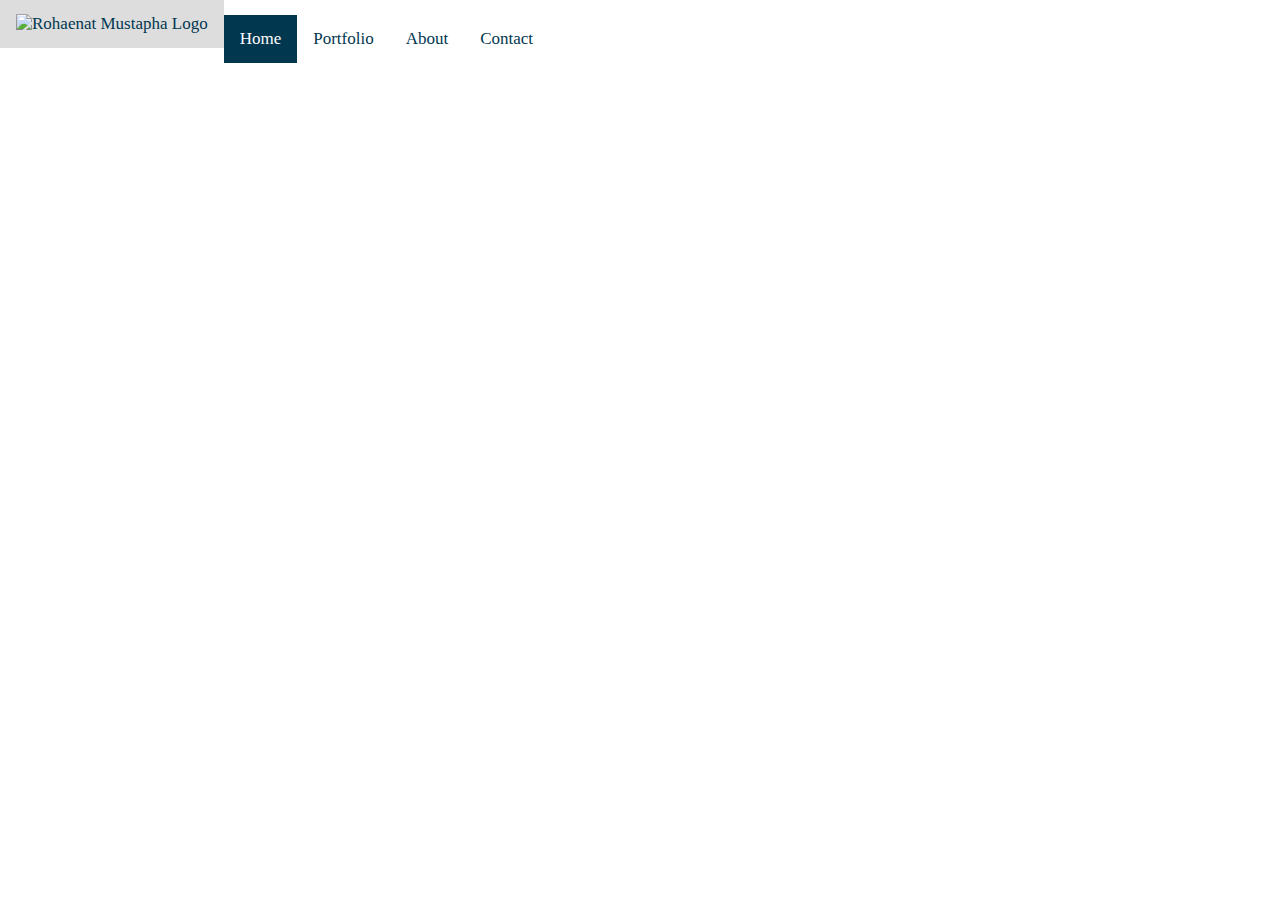
==== index.html @ 7d969726 "changes" ====
<!DOCTYPE html>
<html lang="en">
    <head>
        <meta charset="utf-8">
        <meta content="width=device-width, initial-scale=1" name="viewport">
        <meta property="og:type" content="website">
        <link rel="icon" type="image/x-icon" href="images/logo-light.png">
        <meta content="summary_large_image" name="twitter:card">
        <title>Welcome | Rohaenat Designs</title>
        <link rel="stylesheet" href="./styles/styles.css">
        <link href="https://fonts.googleapis.com" rel="preconnect">
        <link rel="stylesheet" href="https://cdnjs.cloudflare.com/ajax/libs/font-awesome/4.7.0/css/font-awesome.min.css">
        <link href="https://fonts.gstatic.com" rel="preconnect" crossorigin="anonymous">
        <link rel="stylesheet" href="https://fonts.googleapis.com/css?family=Montserrat:100,100italic,200,200italic,300,300italic,400,400italic,500,500italic,600,600italic,700,700italic,800,800italic,900,900italic%7CEB+Garamond:regular%7CSource+Sans+Pro:200,300,regular,600,700,900" media="all">
        <script src="./scripts/scripts.js"></script>
    </head>

    <body>
        <header class="topnav" id="myTopnav">
            <div class="logo">
                <a><img src="images/logo-light.png" alt="Rohaenat Mustapha Logo" style="width: 50px; height: auto;"></a>
            </div>
            <div class="navlinks">
                <a href="index.html" class="active">Home</a>
                <a href="portfolio.html">Portfolio</a>
                <a href="about.html">About</a>
                <a href="contact.html">Contact</a>
                <a href="javascript:void(0);" class="icon" onclick="myFunction()">
                <i class="fa fa-bars"></i>
                </a>
            </div>
        </header>

    </body>
</html>
---- styles/styles.css ----
body{
    margin: 0;
}

.topnav {
    background-color: #fff;
    overflow: hidden;
  }
  
  /* Style the links inside the navigation bar */
  .topnav a {
    float: left;
    display: block;
    color: #023750;
    text-align: center;
    padding: 14px 16px;
    text-decoration: none;
    font-size: 17px;
  }

  .navlinks {
    margin-top: 15px;
  }
  
  /* Change the color of links on hover */
  .topnav a:hover {
    background-color: #ddd;
    color: #023750;
  }
  
  /* Add an active class to highlight the current page */
  .topnav a.active {
    background-color: #023750;
    color: white;
  }
  
  /* Hide the link that should open and close the topnav on small screens */
  .topnav .icon {
    display: none;
  }

  /* When the screen is less than 600 pixels wide, hide all links, except for the first one ("Home"). Show the link that contains should open and close the topnav (.icon) */
    @media screen and (max-width: 600px) {
        .topnav a:not(:first-child) {display: none;}
        .topnav a.icon {
        float: right;
        display: block;
        }
    }
  
  /* The "responsive" class is added to the topnav with JavaScript when the user clicks on the icon. This class makes the topnav look good on small screens (display the links vertically instead of horizontally) */
  @media screen and (max-width: 600px) {
    .topnav.responsive {position: relative;}
    .topnav.responsive a.icon {
      position: absolute;
      right: 0;
      top: 0;
    }
    .topnav.responsive a {
      float: none;
      display: block;
      text-align: left;
    }
  }
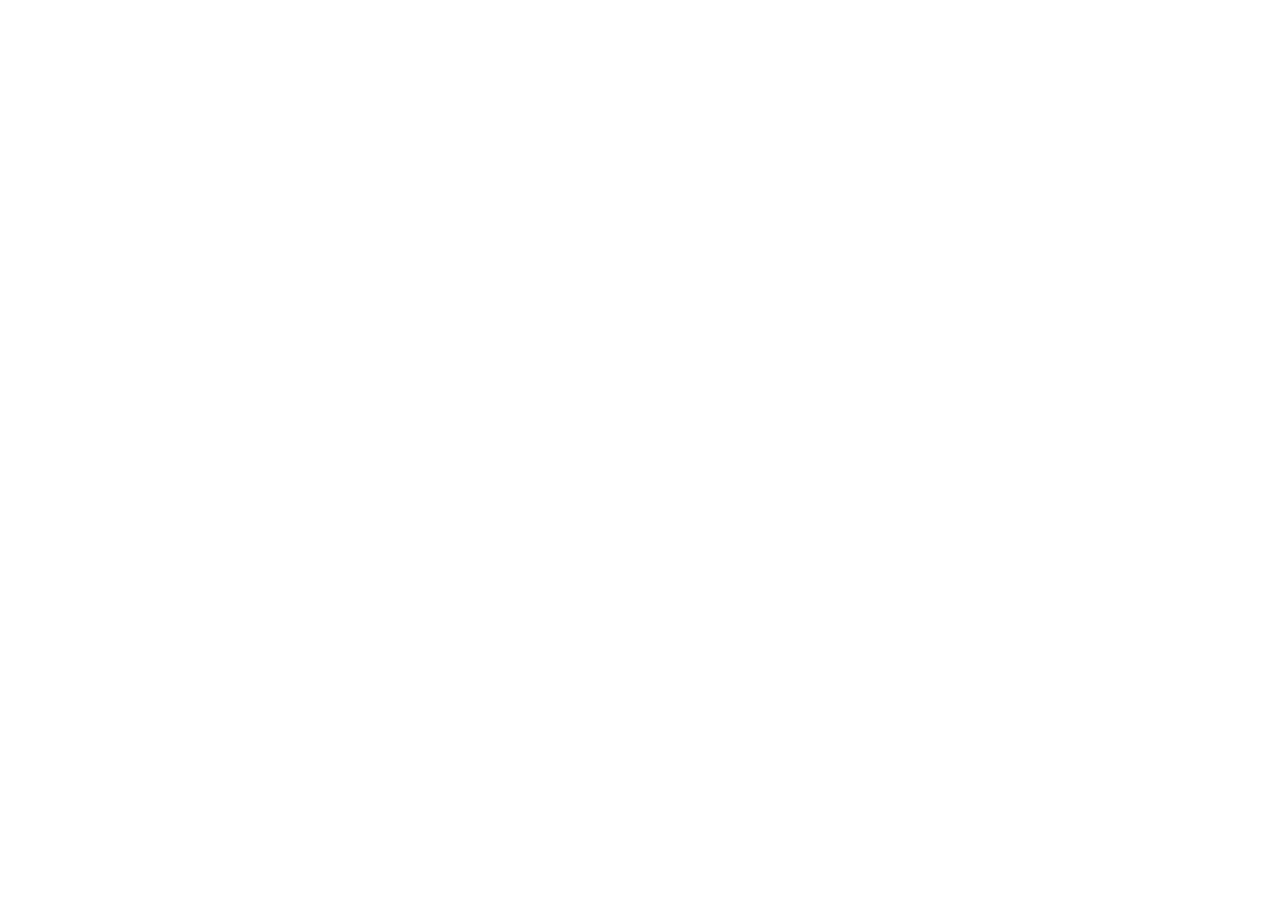
==== commit e39faba7: "changes" ====
--- a/index.html
+++ b/index.html
@@ -12,24 +12,12 @@
         <link rel="stylesheet" href="https://cdnjs.cloudflare.com/ajax/libs/font-awesome/4.7.0/css/font-awesome.min.css">
         <link href="https://fonts.gstatic.com" rel="preconnect" crossorigin="anonymous">
         <link rel="stylesheet" href="https://fonts.googleapis.com/css?family=Montserrat:100,100italic,200,200italic,300,300italic,400,400italic,500,500italic,600,600italic,700,700italic,800,800italic,900,900italic%7CEB+Garamond:regular%7CSource+Sans+Pro:200,300,regular,600,700,900" media="all">
-        <script src="./scripts/scripts.js"></script>
     </head>
 
     <body>
-        <header class="topnav" id="myTopnav">
-            <div class="logo">
-                <a><img src="images/logo-light.png" alt="Rohaenat Mustapha Logo" style="width: 50px; height: auto;"></a>
-            </div>
-            <div class="navlinks">
-                <a href="index.html" class="active">Home</a>
-                <a href="portfolio.html">Portfolio</a>
-                <a href="about.html">About</a>
-                <a href="contact.html">Contact</a>
-                <a href="javascript:void(0);" class="icon" onclick="myFunction()">
-                <i class="fa fa-bars"></i>
-                </a>
-            </div>
-        </header>
 
+        
+        
+        <script src="./scripts/scripts.js"></script>
     </body>
 </html>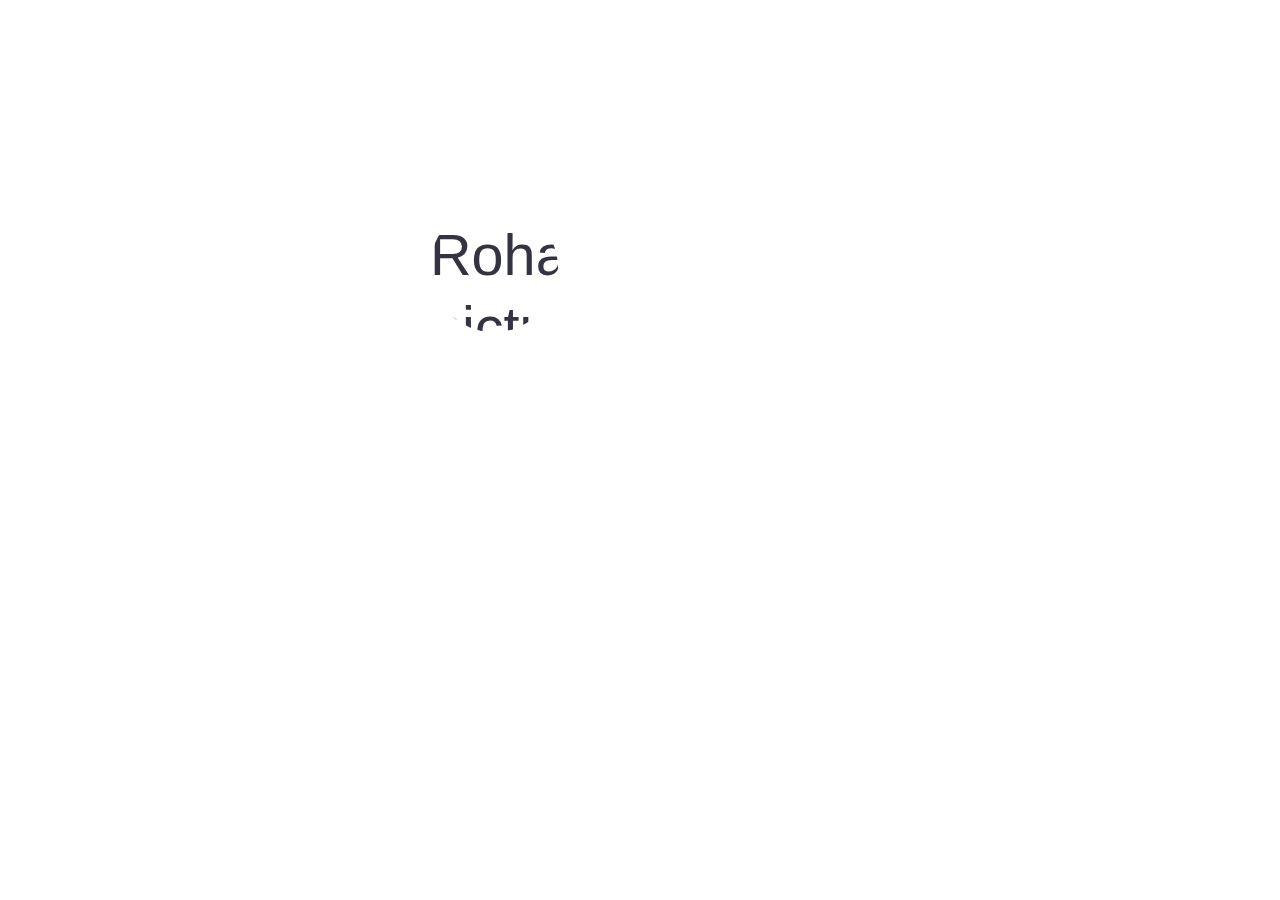
==== commit ca75e476: "changes made to index and css" ====
--- a/index.html
+++ b/index.html
@@ -12,11 +12,39 @@
         <link rel="stylesheet" href="https://cdnjs.cloudflare.com/ajax/libs/font-awesome/4.7.0/css/font-awesome.min.css">
         <link href="https://fonts.gstatic.com" rel="preconnect" crossorigin="anonymous">
         <link rel="stylesheet" href="https://fonts.googleapis.com/css?family=Montserrat:100,100italic,200,200italic,300,300italic,400,400italic,500,500italic,600,600italic,700,700italic,800,800italic,900,900italic%7CEB+Garamond:regular%7CSource+Sans+Pro:200,300,regular,600,700,900" media="all">
+        <style>
+            .content {
+              max-width: 500px;
+              margin: auto;
+            }
+            </style>
     </head>
 
     <body>
 
-        
+        <nav class="navbar py-3 py-lg-5"></nav>
+
+        <div class="content identity-page-header">
+            <header class="w-100 mw-800 m-auto pt-8 px-4 px-md-0" data-controller="profile-template-preview-reveal-on-scroll">
+                <div class="d-flex flex-grow-1 justify-content-between tw-relative">
+                    <div>
+                        <div class="identity-header-section-wrapper identity-profile-details-section identity-profile-details-2811361-section identity-profile-headline-section z-index-1000" data-controller="action-on-event" data-action-on-event-action-class="active" data-action="message-toevent:handler:activate-details-section@window->action-on-event#addClass message-to-event-handler:deactivate-details-section@window->action-on-event#removeClass">
+                            <div class="">
+                                <div class="p-0 position-relative">
+                                    <div class="avatar-background avatar-background-size-xl-5 rounded-circle">
+                                        <div class="avatar rounded-circle avatar-size-xl-5 reveal-TTB-on-trigger reveal--color-FFF1F1">
+                                            <span class="avatar-image">
+                                                <img src="images/rohaenat.JPG" alt="Rohaenat picture" data-test="available-profile-avatar" data-controller="lazy-image-loader">
+                                            </span>
+                                        </div>
+                                    </div>
+                                </div>
+                            </div>
+                        </div>
+                    </div>
+                </div>
+            </header>  
+        </div>
         
         <script src="./scripts/scripts.js"></script>
     </body>
--- a/styles/styles.css
+++ b/styles/styles.css
@@ -0,0 +1,149 @@
+body {
+    margin: 0;
+    -moz-osx-font-smoothing: grayscale;
+    -webkit-font-smoothing: antialiased;
+    text-rendering: optimizeLegibility;
+    background-color: #fff;
+    color: #333342;
+    font-family: sans-serif;
+    font-size: 0.875rem;
+    font-weight: 400;
+    line-height: 1.25;
+    text-align: left;
+}
+
+* {
+    outline: none;
+    box-sizing: border-box;
+    border: 0 solid #e5e7eb;
+}
+
+div {
+    display: block;
+}
+
+@media (min-width: 1024px){
+    .py-lg-5 {
+        padding-bottom: 2rem !important;
+    }
+}
+
+.navbar {
+    position: relative;
+    display: flex;
+    flex-wrap: wrap;
+    align-items: center;
+    justify-content: space-between;
+    padding: 20px;
+}
+
+.mw-800{
+    max-width: 800px;
+}
+
+@media (min-width:768px){
+    .px-md-0{
+        padding-left: 0 !important;
+        padding-right: 0 !important;
+    }
+}
+
+.m-auto {
+    margin: auto !important;
+}
+
+.pt-8{
+    padding-top: 4.5rem !important;
+}
+
+.px-4 {
+    padding-left: 1.5rem !important;
+    padding-right: 1.5rem !important;
+}
+
+.w-100{
+    width: 100%;
+}
+
+.justify-content-between{
+    justify-content: space-between !important;
+}
+
+.flex-grow-1{
+    flex-grow: 1 !important;
+}
+
+.d-flex{
+    display: flex !important;
+}
+
+.tw-relative{
+    position: relative !important;
+}
+
+.z-index-1000{
+    z-index: 1000;
+}
+
+.identity-header-section-wrapper{
+    margin: -16px -16px !important;
+}
+
+.identity-header-section-wrapper{
+    padding: 16px 16px !important;
+    margin: 64px 0px !important;
+    position: relative;
+}
+
+.position-relative {
+    position: relative !important;
+}
+
+.p-0 {
+    padding: 0 !important;
+}
+
+.rounded-circle {
+    border-radius: 50% !important;
+}
+
+.avatar-size-xl-5 {
+    height: 128px;
+    text-align: center;
+    width: 128px !important;
+    font-size: 57.6px;
+}
+
+.avatar-size-xl-5 {
+    height: 128px;
+    text-align: center;
+    width: 128px !important;
+    font-size: 57.6px;
+}
+
+.rounded-circle {
+    border-radius: 50% !important;
+}
+
+.avatar-image {
+    display: flex;
+    justify-content: center;
+    align-items: center;
+}
+
+.avatar.rounded-circle .avatar-image img {
+    border-radius: 50%;
+}
+
+.avatar-size-xl-5 img {
+    height: 128px;
+    width: 128px;
+    -o-object-fit: cover;
+    object-fit: cover;
+}
+
+img {
+    border-style: none;
+    max-width: 100%;
+    display: block;
+}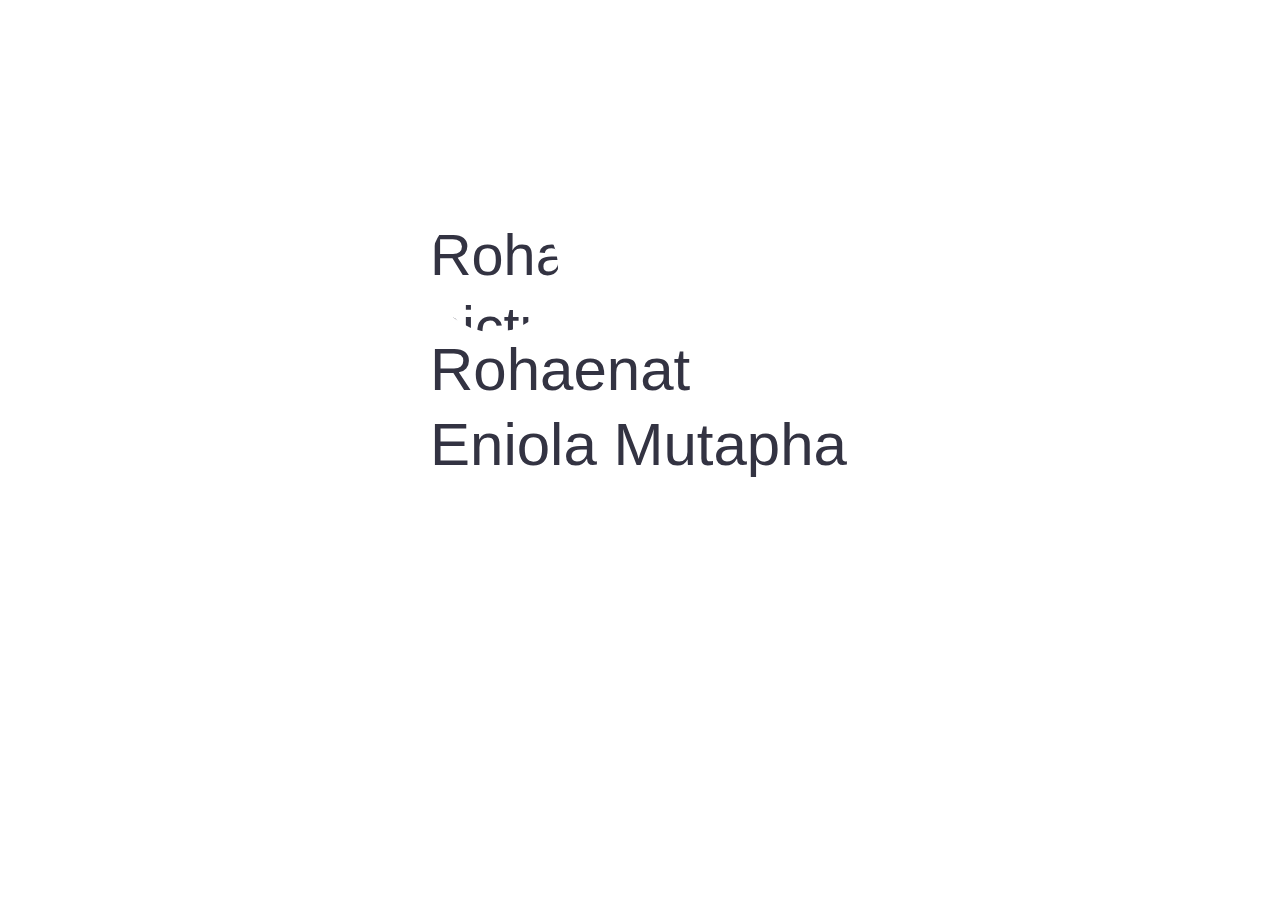
==== commit 6a4b0c01: "changes made to index and css" ====
--- a/index.html
+++ b/index.html
@@ -38,6 +38,15 @@
                                             </span>
                                         </div>
                                     </div>
+                                    <div class="d-flex justify-content-between  mt-2">
+                                        <div class="d-inline-flex align-items-center reveal-RTL-on-trigger reveal--color-FFF1F1">
+                                            <turbo-frame id="profile_display_name">
+                                                <div id="profile-name" class="tw-text--template-lead display-1">
+                                                    Rohaenat Eniola Mutapha
+                                                </div>
+                                            </turbo-frame>
+                                        </div>
+                                    </div>
                                 </div>
                             </div>
                         </div>
--- a/styles/styles.css
+++ b/styles/styles.css
@@ -146,4 +146,33 @@
     border-style: none;
     max-width: 100%;
     display: block;
+}
+
+mt-2 {
+    margin-top: 0.5rem !important;
+}
+
+.align-items-center {
+    align-items: center !important;
+}
+
+.d-inline-flex {
+    display: inline-flex !important;
+}
+
+.display-1 {
+    font-family: var(--display-1-font-family) !important;
+    font-size: var(--display-1-font-size);
+    font-weight: var(--display-1-font-weight) !important;
+    line-height: var(--display-1-line-height) !important;
+    font-style: var(--display-1-font-style) !important;
+    text-transform: var(--display-1-text-transform);
+    letter-spacing: var(--display-1-letter-spacing);
+    font-size: 3.75rem;
+    font-weight: 700;
+    line-height: 66px;
+}
+
+.tw-text-template-lead {
+    color: var(--template-lead)!important;
 }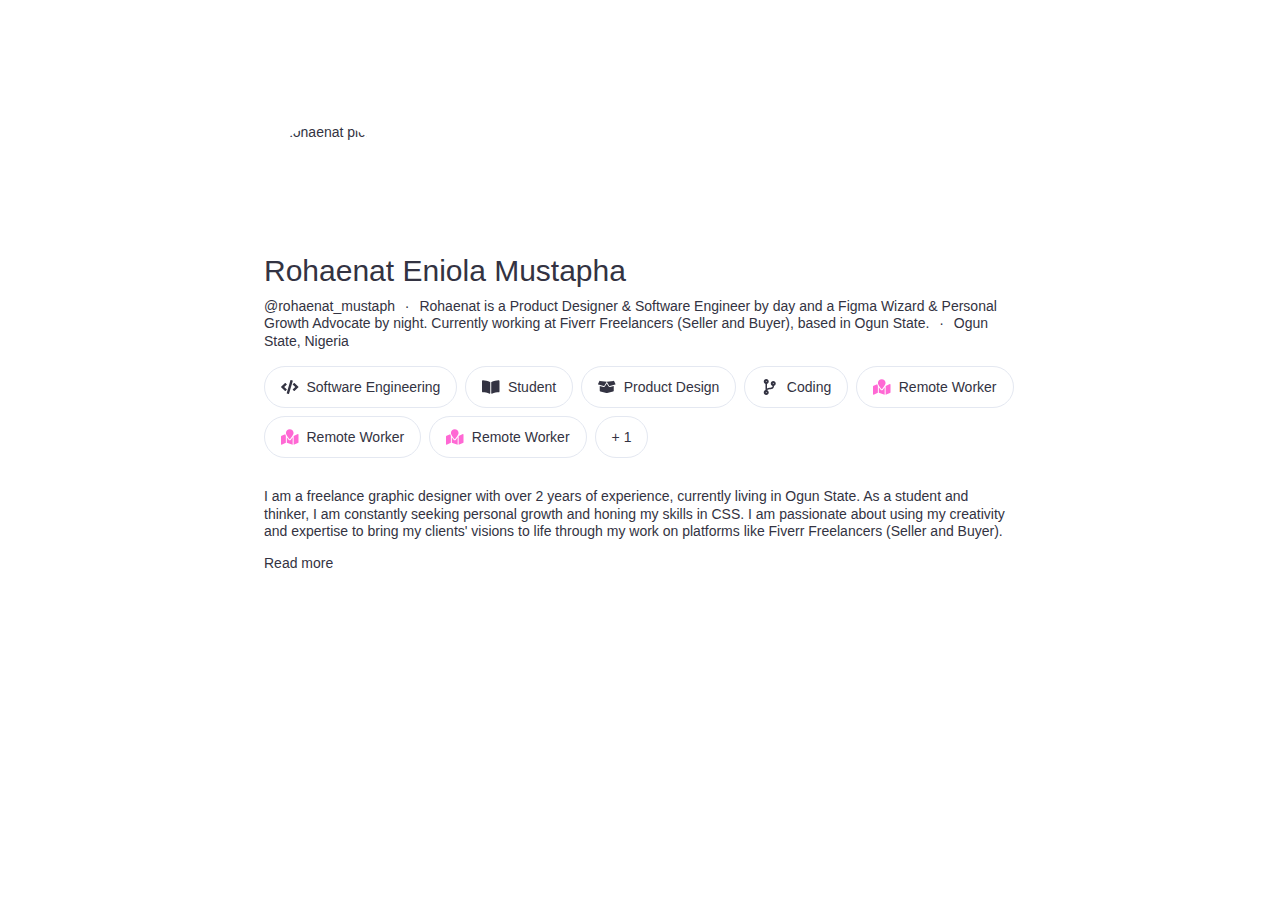
==== commit 89ec5516: "changes made to index and css" ====
--- a/index.html
+++ b/index.html
@@ -13,11 +13,8 @@
         <link href="https://fonts.gstatic.com" rel="preconnect" crossorigin="anonymous">
         <link rel="stylesheet" href="https://fonts.googleapis.com/css?family=Montserrat:100,100italic,200,200italic,300,300italic,400,400italic,500,500italic,600,600italic,700,700italic,800,800italic,900,900italic%7CEB+Garamond:regular%7CSource+Sans+Pro:200,300,regular,600,700,900" media="all">
         <style>
-            .content {
-              max-width: 500px;
-              margin: auto;
-            }
-            </style>
+            
+        </style>
     </head>
 
     <body>
@@ -42,11 +39,126 @@
                                         <div class="d-inline-flex align-items-center reveal-RTL-on-trigger reveal--color-FFF1F1">
                                             <turbo-frame id="profile_display_name">
                                                 <div id="profile-name" class="tw-text--template-lead display-1">
-                                                    Rohaenat Eniola Mutapha
+                                                    Rohaenat Eniola Mustapha
                                                 </div>
                                             </turbo-frame>
                                         </div>
                                     </div>
+                                    <div class="tw-mt-2 tw-mb-4 width-fit-content reveal-LTR-on-trigger reveal--color-FFF1F1">
+                                        <ul class="list-inline tw-text-template-text mb-0">
+                                            <li class="list-inline-item d-inline" id="profile-username">
+                                                <span class="tw-text-template-text">
+                                                    @rohaenat_mustaph
+                                                </span>
+                                            </li>
+                                            <li class="list-inline-item d-inline" id="profile-heading">
+                                                Rohaenat is a Product Designer & Software Engineer by day and a Figma Wizard & Personal Growth Advocate by night. Currently working at Fiverr Freelancers (Seller and Buyer), based in Ogun State.
+                                            </li>
+                                            <li class="list-inline-item d-inline">
+                                                Ogun State, Nigeria
+                                            </li>
+                                        </ul>
+                                    </div>
+                                </div>
+                            </div>
+                            <div class="identity-header-section-wrapper identity-profile-badges-section identity-profile-badges-2811361-section">
+                                <div class="">
+                                    <div id="profile-badges-panel" class="min-w-0 d-flex justify-content-between align-items-baseline  reveal-RTL-on-trigger reveal--color-FF5E5">
+                                        <div class="badge-pill-group d-flex flex-wrap" data-controller="badges-list" data-action="resize@window->badges-list#screenResize" data-badges-list-target="badgesContainer" data-badges-list-max-row-count-value="2" data-badges-list-expanded-value="false" data-badges-list-show-less-value="Show less" data-badges-list-hidden-badge-class="d-none">
+                                            <div class="ellipsable" data-badges-list-target="badge">
+                                                <label class="badge badge-pill d-inline-flex align-items-center mw-100 tw-border-template-stroke">
+                                                    <svg xmlns="http://www.w3.org/2000/svg" viewBox="0 0 640 512" fill="currentColor" class="mr-2 badge-pill-icon pw-icon--wide text-blue pw-icon pw-icon-code"><!-- Font Awesome Pro 5.15.4 by @fontawesome - https://fontawesome.com License - https://fontawesome.com/license (Commercial License) --><path d="M278.9 511.5l-61-17.7c-6.4-1.8-10-8.5-8.2-14.9L346.2 8.7c1.8-6.4 8.5-10 14.9-8.2l61 17.7c6.4 1.8 10 8.5 8.2 14.9L293.8 503.3c-1.9 6.4-8.5 10.1-14.9 8.2zm-114-112.2l43.5-46.4c4.6-4.9 4.3-12.7-.8-17.2L117 256l90.6-79.7c5.1-4.5 5.5-12.3.8-17.2l-43.5-46.4c-4.5-4.8-12.1-5.1-17-.5L3.8 247.2c-5.1 4.7-5.1 12.8 0 17.5l144.1 135.1c4.9 4.6 12.5 4.4 17-.5zm327.2.6l144.1-135.1c5.1-4.7 5.1-12.8 0-17.5L492.1 112.1c-4.8-4.5-12.4-4.3-17 .5L431.6 159c-4.6 4.9-4.3 12.7.8 17.2L523 256l-90.6 79.7c-5.1 4.5-5.5 12.3-.8 17.2l43.5 46.4c4.5 4.9 12.1 5.1 17 .6z"></path></svg>
+                                                    <span class="ellipsible tw-text-template-text">
+                                                        Software Engineering
+                                                    </span>
+                                                </label>
+                                            </div>
+                                            <div class="ellipsable" data-badges-list-target="badge">
+                                                <label class="badge badge-pill d-inline-flex align-items-center mw-100 tw-border-template-stroke">
+                                                    <svg xmlns="http://www.w3.org/2000/svg" viewBox="0 0 576 512" fill="currentColor" class="mr-2 badge-pill-icon pw-icon--wide text-green pw-icon pw-icon-book-open"><!-- Font Awesome Pro 5.15.4 by @fontawesome - https://fontawesome.com License - https://fontawesome.com/license (Commercial License) --><path d="M542.22 32.05c-54.8 3.11-163.72 14.43-230.96 55.59-4.64 2.84-7.27 7.89-7.27 13.17v363.87c0 11.55 12.63 18.85 23.28 13.49 69.18-34.82 169.23-44.32 218.7-46.92 16.89-.89 30.02-14.43 30.02-30.66V62.75c.01-17.71-15.35-31.74-33.77-30.7zM264.73 87.64C197.5 46.48 88.58 35.17 33.78 32.05 15.36 31.01 0 45.04 0 62.75V400.6c0 16.24 13.13 29.78 30.02 30.66 49.49 2.6 149.59 12.11 218.77 46.95 10.62 5.35 23.21-1.94 23.21-13.46V100.63c0-5.29-2.62-10.14-7.27-12.99z"></path></svg>
+                                                    <span class="ellipsible tw-text-template-text">
+                                                        Student
+                                                    </span>
+                                                </label>
+                                            </div>
+                                            <div class="ellipsable" data-badges-list-target="badge">
+                                                <label class="badge badge-pill d-inline-flex align-items-center mw-100 tw-border-template-stroke">
+                                                    <svg xmlns="http://www.w3.org/2000/svg" viewBox="0 0 640 512" fill="currentColor" class="mr-2 badge-pill-icon pw-icon--wide text-light-red pw-icon pw-icon-box-open"><!-- Font Awesome Pro 5.15.4 by @fontawesome - https://fontawesome.com License - https://fontawesome.com/license (Commercial License) --><path d="M425.7 256c-16.9 0-32.8-9-41.4-23.4L320 126l-64.2 106.6c-8.7 14.5-24.6 23.5-41.5 23.5-4.5 0-9-.6-13.3-1.9L64 215v178c0 14.7 10 27.5 24.2 31l216.2 54.1c10.2 2.5 20.9 2.5 31 0L551.8 424c14.2-3.6 24.2-16.4 24.2-31V215l-137 39.1c-4.3 1.3-8.8 1.9-13.3 1.9zm212.6-112.2L586.8 41c-3.1-6.2-9.8-9.8-16.7-8.9L320 64l91.7 152.1c3.8 6.3 11.4 9.3 18.5 7.3l197.9-56.5c9.9-2.9 14.7-13.9 10.2-23.1zM53.2 41L1.7 143.8c-4.6 9.2.3 20.2 10.1 23l197.9 56.5c7.1 2 14.7-1 18.5-7.3L320 64 69.8 32.1c-6.9-.8-13.5 2.7-16.6 8.9z"></path></svg>
+                                                    <span class="ellipsible tw-text-template-text">
+                                                        Product Design
+                                                    </span>
+                                                </label>
+                                            </div>
+                                            <div class="ellipsable" data-badges-list-target="badge">
+                                                <label class="badge badge-pill d-inline-flex align-items-center mw-100 tw-border-template-stroke">
+                                                    <svg xmlns="http://www.w3.org/2000/svg" viewBox="0 0 384 512" fill="currentColor" class="mr-2 badge-pill-icon pw-icon--wide text-navy pw-icon pw-icon-code-branch"><!-- Font Awesome Pro 5.15.4 by @fontawesome - https://fontawesome.com License - https://fontawesome.com/license (Commercial License) --><path d="M384 144c0-44.2-35.8-80-80-80s-80 35.8-80 80c0 36.4 24.3 67.1 57.5 76.8-.6 16.1-4.2 28.5-11 36.9-15.4 19.2-49.3 22.4-85.2 25.7-28.2 2.6-57.4 5.4-81.3 16.9v-144c32.5-10.2 56-40.5 56-76.3 0-44.2-35.8-80-80-80S0 35.8 0 80c0 35.8 23.5 66.1 56 76.3v199.3C23.5 365.9 0 396.2 0 432c0 44.2 35.8 80 80 80s80-35.8 80-80c0-34-21.2-63.1-51.2-74.6 3.1-5.2 7.8-9.8 14.9-13.4 16.2-8.2 40.4-10.4 66.1-12.8 42.2-3.9 90-8.4 118.2-43.4 14-17.4 21.1-39.8 21.6-67.9 31.6-10.8 54.4-40.7 54.4-75.9zM80 64c8.8 0 16 7.2 16 16s-7.2 16-16 16-16-7.2-16-16 7.2-16 16-16zm0 384c-8.8 0-16-7.2-16-16s7.2-16 16-16 16 7.2 16 16-7.2 16-16 16zm224-320c8.8 0 16 7.2 16 16s-7.2 16-16 16-16-7.2-16-16 7.2-16 16-16z"></path></svg>
+                                                    <span class="ellipsible tw-text-template-text">
+                                                        Coding
+                                                    </span>
+                                                </label>
+                                            </div>
+                                            <div class="ellipsable" data-badges-list-target="badge">
+                                                <label class="badge badge-pill d-inline-flex align-items-center mw-100 tw-border-template-stroke">
+                                                    <svg xmlns="http://www.w3.org/2000/svg" viewBox="0 0 576 512" fill="currentColor" class="mr-2 badge-pill-icon pw-icon--wide text-pink pw-icon pw-icon-map-marked">
+                                                        <!-- Font Awesome Pro 5.15.4 by @fontawesome - https://fontawesome.com License - https://fontawesome.com/license (Commercial License) -->
+                                                        <path d="M288 0c-69.59 0-126 56.41-126 126 0 56.26 82.35 158.8 113.9 196.02 6.39 7.54 17.82 7.54 24.2 0C331.65 284.8 414 182.26 414 126 414 56.41 357.59 0 288 0zM20.12 215.95A32.006 32.006 0 0 0 0 245.66v250.32c0 11.32 11.43 19.06 21.94 14.86L160 448V214.92c-8.84-15.98-16.07-31.54-21.25-46.42L20.12 215.95zM288 359.67c-14.07 0-27.38-6.18-36.51-16.96-19.66-23.2-40.57-49.62-59.49-76.72v182l192 64V266c-18.92 27.09-39.82 53.52-59.49 76.72-9.13 10.77-22.44 16.95-36.51 16.95zm266.06-198.51L416 224v288l139.88-55.95A31.996 31.996 0 0 0 576 426.34V176.02c0-11.32-11.43-19.06-21.94-14.86z">
+                                
+                                                        </path>
+                                                    </svg>
+                                                    <span class="ellipsible tw-text-template-text">
+                                                        Remote Worker
+                                                    </span>
+                                                </label>
+                                            </div><div class="ellipsable" data-badges-list-target="badge">
+                                                <label class="badge badge-pill d-inline-flex align-items-center mw-100 tw-border-template-stroke">
+                                                    <svg xmlns="http://www.w3.org/2000/svg" viewBox="0 0 576 512" fill="currentColor" class="mr-2 badge-pill-icon pw-icon--wide text-pink pw-icon pw-icon-map-marked">
+                                                        <!-- Font Awesome Pro 5.15.4 by @fontawesome - https://fontawesome.com License - https://fontawesome.com/license (Commercial License) -->
+                                                        <path d="M288 0c-69.59 0-126 56.41-126 126 0 56.26 82.35 158.8 113.9 196.02 6.39 7.54 17.82 7.54 24.2 0C331.65 284.8 414 182.26 414 126 414 56.41 357.59 0 288 0zM20.12 215.95A32.006 32.006 0 0 0 0 245.66v250.32c0 11.32 11.43 19.06 21.94 14.86L160 448V214.92c-8.84-15.98-16.07-31.54-21.25-46.42L20.12 215.95zM288 359.67c-14.07 0-27.38-6.18-36.51-16.96-19.66-23.2-40.57-49.62-59.49-76.72v182l192 64V266c-18.92 27.09-39.82 53.52-59.49 76.72-9.13 10.77-22.44 16.95-36.51 16.95zm266.06-198.51L416 224v288l139.88-55.95A31.996 31.996 0 0 0 576 426.34V176.02c0-11.32-11.43-19.06-21.94-14.86z">
+                                
+                                                        </path>
+                                                    </svg>
+                                                    <span class="ellipsible tw-text-template-text">
+                                                        Remote Worker
+                                                    </span>
+                                                </label>
+                                            </div><div class="ellipsable" data-badges-list-target="badge">
+                                                <label class="badge badge-pill d-inline-flex align-items-center mw-100 tw-border-template-stroke">
+                                                    <svg xmlns="http://www.w3.org/2000/svg" viewBox="0 0 576 512" fill="currentColor" class="mr-2 badge-pill-icon pw-icon--wide text-pink pw-icon pw-icon-map-marked">
+                                                        <!-- Font Awesome Pro 5.15.4 by @fontawesome - https://fontawesome.com License - https://fontawesome.com/license (Commercial License) -->
+                                                        <path d="M288 0c-69.59 0-126 56.41-126 126 0 56.26 82.35 158.8 113.9 196.02 6.39 7.54 17.82 7.54 24.2 0C331.65 284.8 414 182.26 414 126 414 56.41 357.59 0 288 0zM20.12 215.95A32.006 32.006 0 0 0 0 245.66v250.32c0 11.32 11.43 19.06 21.94 14.86L160 448V214.92c-8.84-15.98-16.07-31.54-21.25-46.42L20.12 215.95zM288 359.67c-14.07 0-27.38-6.18-36.51-16.96-19.66-23.2-40.57-49.62-59.49-76.72v182l192 64V266c-18.92 27.09-39.82 53.52-59.49 76.72-9.13 10.77-22.44 16.95-36.51 16.95zm266.06-198.51L416 224v288l139.88-55.95A31.996 31.996 0 0 0 576 426.34V176.02c0-11.32-11.43-19.06-21.94-14.86z">
+                                
+                                                        </path>
+                                                    </svg>
+                                                    <span class="ellipsible tw-text-template-text">
+                                                        Remote Worker
+                                                    </span>
+                                                </label>
+                                            </div>
+                                            <div class="d-none" data-badges-list-target="overflowBadge" data-action="click->badges-list#toggleDisplayedBadges">
+                                                <label class="btn badge badge-pill badge-pill-light-gray d-inline-flex align-items-center tw-border-template-stroke">
+                                                  <span data-badges-list-target="overflowBadgeCount" class="tw-text-template-text">+ 1</span>
+                                                </label>
+                                              </div>
+                                        </div>
+                                    </div>
+                                </div>
+                            </div>
+                            <div class="identity-header-section-wrapper identity-profile-bio-section identity-profile-bio-2811357-section  ">
+                                <div class="">
+                                    <div class="d-flex justify-content-between align-items-start">
+                                        <div class="text-expander-container mr-3 reveal--LTR-on-trigger reveal--color-E5F8EF" data-controller="text-expander" data-text-expander-max-height-value="160" data-text-expander-constrained-class-value="text-expander-container--constrained">
+                                            <div class="text-expander-body pb-3" data-text-expander-target="body">
+                                                <div class="tw-text-template-text text-size-introduction rich-content">
+                                                    <div class="trix-content">
+                                                        <p>I am a freelance graphic designer with over 2 years of experience, currently living in Ogun State. As a student and thinker, I am constantly seeking personal growth and honing my skills in CSS. I am passionate about using my creativity and expertise to bring my clients' visions to life through my work on platforms like Fiverr Freelancers (Seller and Buyer).</p>
+                                                    </div>
+                                                </div>
+                                            </div>
+                                            <div class="text-expander-toggle position-absolute w-100 pointer-cursor tw-text-template-text font-weight-medium" data-text-expander-target="expander">
+                                                <span>Read more</span>
+                                            </div>
+                                        </div>
+                                    </div> 
                                 </div>
                             </div>
                         </div>
--- a/styles/styles.css
+++ b/styles/styles.css
@@ -91,7 +91,6 @@
 
 .identity-header-section-wrapper{
     padding: 16px 16px !important;
-    margin: 64px 0px !important;
     position: relative;
 }
 
@@ -168,11 +167,168 @@
     font-style: var(--display-1-font-style) !important;
     text-transform: var(--display-1-text-transform);
     letter-spacing: var(--display-1-letter-spacing);
-    font-size: 3.75rem;
+    font-size: 30px;
     font-weight: 700;
     line-height: 66px;
 }
 
 .tw-text-template-lead {
     color: var(--template-lead)!important;
+}
+
+.width-fit-content {
+    width: -moz-fit-content;
+    width: fit-content;
+}
+
+.tw-mt-2 {
+    margin-top: 0.5rem!important;
+}
+
+.tw-mb-4 {
+    margin-bottom: 1rem!important;
+}
+
+.list-inline {
+    padding-left: 0;
+    list-style: none;
+}
+
+.mb-0 {
+    margin-bottom: 0 !important;
+}
+
+.tw-text-template-text {
+    color: var(--template-text)!important;
+}
+
+menu, ol, ul {
+    list-style: none;
+    margin: 0;
+    margin-top: 0;
+    margin-bottom: 1rem;
+    padding: 0;
+    margin: 0;
+    padding: 0;
+}
+
+.list-inline-item:not(:last-child) {
+    margin-right: 0;
+}
+
+.list-inline-item {
+    display: inline-block;
+    padding: 0;
+}
+
+.d-inline {
+    display: inline !important;
+}
+
+.tw-text-template-text {
+    color: var(--template-text)!important;
+}
+
+.list-inline li:not(:last-child):after {
+    content: ' \00b7';
+    display: inline-flex;
+    margin: 0 0.375rem;
+}
+
+.list-inline-item:not(:last-child) {
+    margin-right: 0px;
+}
+
+.list-inline li:not(:last-child)::after {
+    content: " ·";
+    display: inline-flex;
+    margin: 0px 0.375rem;
+}
+
+.identity-header-section-wrapper {
+    padding: -16px !important;
+    position: relative;
+}
+
+.min-w-0 {
+    min-width: 0px !important;
+}
+
+.align-items-baseline {
+    align-items: baseline !important;
+}
+
+.badge-pill-group {
+    scrollbar-width: none;
+    margin: -0.25rem;
+}
+
+.flex-wrap {
+    flex-wrap: wrap !important;
+}
+
+.ellipsable {
+    text-overflow: ellipsis;
+    overflow: hidden;
+    white-space: nowrap;
+}
+
+.badge-pill-group .badge {
+    margin: 0.25rem;
+}
+
+.badge-pill, .badge.badge-pill {
+    background-color: transparent;
+    font-size: 0.875rem;
+    line-height: 20px;
+    border-radius: 6.25rem;
+    border-width: 1px;
+    border-style: solid;
+    border-color: rgb(228, 232, 241);
+    border-image: initial;
+    padding: 0.625rem 1rem;
+}
+
+.pw-icon--wide {
+    max-height: 14px;
+    height: fit-content;
+    width: 1.25em !important;
+}
+
+.pw-icon {
+    display: inline-block;
+    vertical-align: middle;
+    width: 16px;
+    height: 16px;
+}
+
+.badge-pill-icon {
+    max-height: 16px;
+    min-width: 16px !important;
+}
+
+.text-pink {
+    color: rgb(255, 104, 212) !important;
+}
+
+.mr-2 {
+    margin-right: 0.5rem !important;
+}
+
+.text-pink {
+    color: rgb(255, 104, 212) !important;
+}
+
+.ellipsable {
+    text-overflow: ellipsis;
+    overflow: hidden;
+    white-space: nowrap;
+}
+
+.tw-text-template-text {
+    color: var(--template-text)!important;
+}
+
+span, div {
+    font-size: 14px;
 }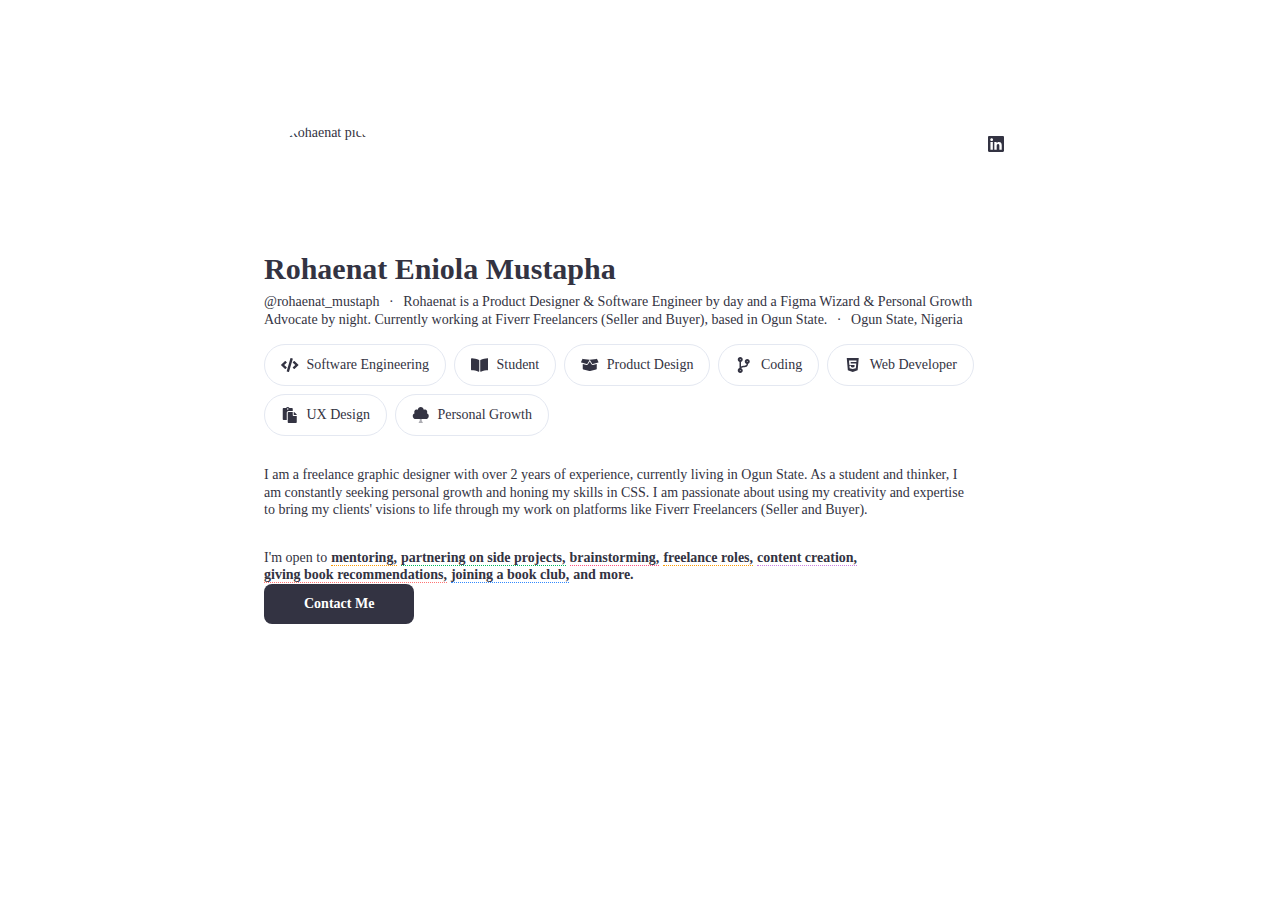
==== commit 83575006: "changes made to index and css" ====
--- a/index.html
+++ b/index.html
@@ -99,44 +99,31 @@
                                             </div>
                                             <div class="ellipsable" data-badges-list-target="badge">
                                                 <label class="badge badge-pill d-inline-flex align-items-center mw-100 tw-border-template-stroke">
-                                                    <svg xmlns="http://www.w3.org/2000/svg" viewBox="0 0 576 512" fill="currentColor" class="mr-2 badge-pill-icon pw-icon--wide text-pink pw-icon pw-icon-map-marked">
-                                                        <!-- Font Awesome Pro 5.15.4 by @fontawesome - https://fontawesome.com License - https://fontawesome.com/license (Commercial License) -->
-                                                        <path d="M288 0c-69.59 0-126 56.41-126 126 0 56.26 82.35 158.8 113.9 196.02 6.39 7.54 17.82 7.54 24.2 0C331.65 284.8 414 182.26 414 126 414 56.41 357.59 0 288 0zM20.12 215.95A32.006 32.006 0 0 0 0 245.66v250.32c0 11.32 11.43 19.06 21.94 14.86L160 448V214.92c-8.84-15.98-16.07-31.54-21.25-46.42L20.12 215.95zM288 359.67c-14.07 0-27.38-6.18-36.51-16.96-19.66-23.2-40.57-49.62-59.49-76.72v182l192 64V266c-18.92 27.09-39.82 53.52-59.49 76.72-9.13 10.77-22.44 16.95-36.51 16.95zm266.06-198.51L416 224v288l139.88-55.95A31.996 31.996 0 0 0 576 426.34V176.02c0-11.32-11.43-19.06-21.94-14.86z">
-                                
-                                                        </path>
-                                                    </svg>
-                                                    <span class="ellipsible tw-text-template-text">
-                                                        Remote Worker
-                                                    </span>
-                                                </label>
-                                            </div><div class="ellipsable" data-badges-list-target="badge">
-                                                <label class="badge badge-pill d-inline-flex align-items-center mw-100 tw-border-template-stroke">
-                                                    <svg xmlns="http://www.w3.org/2000/svg" viewBox="0 0 576 512" fill="currentColor" class="mr-2 badge-pill-icon pw-icon--wide text-pink pw-icon pw-icon-map-marked">
-                                                        <!-- Font Awesome Pro 5.15.4 by @fontawesome - https://fontawesome.com License - https://fontawesome.com/license (Commercial License) -->
-                                                        <path d="M288 0c-69.59 0-126 56.41-126 126 0 56.26 82.35 158.8 113.9 196.02 6.39 7.54 17.82 7.54 24.2 0C331.65 284.8 414 182.26 414 126 414 56.41 357.59 0 288 0zM20.12 215.95A32.006 32.006 0 0 0 0 245.66v250.32c0 11.32 11.43 19.06 21.94 14.86L160 448V214.92c-8.84-15.98-16.07-31.54-21.25-46.42L20.12 215.95zM288 359.67c-14.07 0-27.38-6.18-36.51-16.96-19.66-23.2-40.57-49.62-59.49-76.72v182l192 64V266c-18.92 27.09-39.82 53.52-59.49 76.72-9.13 10.77-22.44 16.95-36.51 16.95zm266.06-198.51L416 224v288l139.88-55.95A31.996 31.996 0 0 0 576 426.34V176.02c0-11.32-11.43-19.06-21.94-14.86z">
-                                
-                                                        </path>
-                                                    </svg>
-                                                    <span class="ellipsible tw-text-template-text">
-                                                        Remote Worker
-                                                    </span>
-                                                </label>
-                                            </div><div class="ellipsable" data-badges-list-target="badge">
-                                                <label class="badge badge-pill d-inline-flex align-items-center mw-100 tw-border-template-stroke">
-                                                    <svg xmlns="http://www.w3.org/2000/svg" viewBox="0 0 576 512" fill="currentColor" class="mr-2 badge-pill-icon pw-icon--wide text-pink pw-icon pw-icon-map-marked">
-                                                        <!-- Font Awesome Pro 5.15.4 by @fontawesome - https://fontawesome.com License - https://fontawesome.com/license (Commercial License) -->
-                                                        <path d="M288 0c-69.59 0-126 56.41-126 126 0 56.26 82.35 158.8 113.9 196.02 6.39 7.54 17.82 7.54 24.2 0C331.65 284.8 414 182.26 414 126 414 56.41 357.59 0 288 0zM20.12 215.95A32.006 32.006 0 0 0 0 245.66v250.32c0 11.32 11.43 19.06 21.94 14.86L160 448V214.92c-8.84-15.98-16.07-31.54-21.25-46.42L20.12 215.95zM288 359.67c-14.07 0-27.38-6.18-36.51-16.96-19.66-23.2-40.57-49.62-59.49-76.72v182l192 64V266c-18.92 27.09-39.82 53.52-59.49 76.72-9.13 10.77-22.44 16.95-36.51 16.95zm266.06-198.51L416 224v288l139.88-55.95A31.996 31.996 0 0 0 576 426.34V176.02c0-11.32-11.43-19.06-21.94-14.86z">
-                                
-                                                        </path>
-                                                    </svg>
-                                                    <span class="ellipsible tw-text-template-text">
-                                                        Remote Worker
+                                                    <svg xmlns="http://www.w3.org/2000/svg" viewBox="0 0 384 512" fill="currentColor" class="mr-2 badge-pill-icon pw-icon--wide text-turquoise pw-icon pw-icon-html5"><!-- Font Awesome Pro 5.15.4 by @fontawesome - https://fontawesome.com License - https://fontawesome.com/license (Commercial License) --><path d="M0 32l34.9 395.8L191.5 480l157.6-52.2L384 32H0zm308.2 127.9H124.4l4.1 49.4h175.6l-13.6 148.4-97.9 27v.3h-1.1l-98.7-27.3-6-75.8h47.7L138 320l53.5 14.5 53.7-14.5 6-62.2H84.3L71.5 112.2h241.1l-4.4 47.7z"></path></svg>
+                                                    <span class="ellipsible tw-text-template-text">
+                                                        Web Developer
+                                                    </span>
+                                                </label>
+                                            </div>
+                                            <div class="ellipsable" data-badges-list-target="badge">
+                                                <label class="badge badge-pill d-inline-flex align-items-center mw-100 tw-border-template-stroke">
+                                                    <svg xmlns="http://www.w3.org/2000/svg" viewBox="0 0 448 512" fill="currentColor" class="mr-2 badge-pill-icon pw-icon--wide text-turquoise pw-icon pw-icon-paste"><!-- Font Awesome Pro 5.15.4 by @fontawesome - https://fontawesome.com License - https://fontawesome.com/license (Commercial License) --><path d="M128 184c0-30.879 25.122-56 56-56h136V56c0-13.255-10.745-24-24-24h-80.61C204.306 12.89 183.637 0 160 0s-44.306 12.89-55.39 32H24C10.745 32 0 42.745 0 56v336c0 13.255 10.745 24 24 24h104V184zm32-144c13.255 0 24 10.745 24 24s-10.745 24-24 24-24-10.745-24-24 10.745-24 24-24zm184 248h104v200c0 13.255-10.745 24-24 24H184c-13.255 0-24-10.745-24-24V184c0-13.255 10.745-24 24-24h136v104c0 13.2 10.8 24 24 24zm104-38.059V256h-96v-96h6.059a24 24 0 0 1 16.97 7.029l65.941 65.941a24.002 24.002 0 0 1 7.03 16.971z"></path></svg>
+                                                    <span class="ellipsible tw-text-template-text">
+                                                        UX Design
+                                                    </span>
+                                                </label>
+                                            </div>
+                                            <div class="ellipsable" data-badges-list-target="badge">
+                                                <label class="badge badge-pill d-inline-flex align-items-center mw-100 tw-border-template-stroke">
+                                                    <svg xmlns="http://www.w3.org/2000/svg" viewBox="0 0 512 512" fill="currentColor" class="mr-2 badge-pill-icon pw-icon--wide text-green pw-icon pw-icon-tree-alt"><!-- Font Awesome Pro 5.15.4 by @fontawesome - https://fontawesome.com License - https://fontawesome.com/license (Commercial License) --><defs><style>.fa-secondary{opacity:.4}</style></defs><path d="M318.29 488.85A16 16 0 0 1 304 512h-96a16 16 0 0 1-14.31-23.16L224 440.45V384h64v56.45z" class="fa-secondary"></path><path d="M28 356Q0 328 0 288a93.5 93.5 0 0 1 16-53 92.4 92.4 0 0 1 43-35q-14-24-10.5-49.5a79.43 79.43 0 0 1 20.5-44A81.51 81.51 0 0 1 110.5 82q24.5-6 49.5 5 4-37 31.5-62T256 0q37 0 64.5 25T352 87q25-11 49.5-5a81.51 81.51 0 0 1 41.5 24.5 79.43 79.43 0 0 1 20.5 44Q467 176 454 200h-1a92.4 92.4 0 0 1 43 35 93.5 93.5 0 0 1 16 53q0 40-28 68t-68 28H96q-40 0-68-28z" class="fa-primary"></path></svg>
+                                                    <span class="ellipsible tw-text-template-text">
+                                                        Personal Growth
                                                     </span>
                                                 </label>
                                             </div>
                                             <div class="d-none" data-badges-list-target="overflowBadge" data-action="click->badges-list#toggleDisplayedBadges">
                                                 <label class="btn badge badge-pill badge-pill-light-gray d-inline-flex align-items-center tw-border-template-stroke">
-                                                  <span data-badges-list-target="overflowBadgeCount" class="tw-text-template-text">+ 1</span>
+                                                  <span data-badges-list-target="overflowBadgeCount" class="tw-text-template-text">+ 22</span>
                                                 </label>
                                               </div>
                                         </div>
@@ -161,6 +148,83 @@
                                     </div> 
                                 </div>
                             </div>
+                            <div class="identity-header-section-wrapper identity-profile-collaboration-preferences-section identity-profile-collaboration-preferences-2897980-section  mb-4">
+                                <div class="">
+                                    <div class="d-flex flex-wrap width-fit-content reveal--RTL-on-trigger reveal--color-EBF3FF" data-controller="badges-list" data-action="resize@window->badges-list#screenResize" data-badges-list-target="badgesContainer" data-badges-list-max-row-count-value="2" data-badges-list-mobile-max-row-count-value="2" data-badges-list-expanded-value="false" data-badges-list-show-less-value="" data-badges-list-hidden-badge-class="d-none" data-badges-list-overflow-prefix-value="and" data-badges-list-overflow-suffix-value="more." data-badges-list-hide-overflow-count-value="true">
+                                        <div class="tw-text-template-text font-weight-normal mr-1">
+                                            I'm open to 
+                                        </div>
+                                        <a data-turbo-frame="_top" href="/rohaenat_mustaph/contact?opportunity_id=16">
+                                            <div data-badges-list-target="badge" class="">
+                                                <span class="mr-1 tw-text-template-text font-weight-bold bottom-dotted-border-with-hover-yellow"> mentoring,</span>
+                                            </div>
+                                        </a>    
+                                        <a data-turbo-frame="_top" href="/rohaenat_mustaph/contact?opportunity_id=20">
+                                            <div data-badges-list-target="badge" class="">
+                                                <span class="mr-1 tw-text-template-text font-weight-bold bottom-dotted-border-with-hover-green">partnering on side projects,</span>
+                                            </div>
+                                        </a>    
+                                        <a data-turbo-frame="_top" href="/rohaenat_mustaph/contact?opportunity_id=26">
+                                            <div data-badges-list-target="badge" class="">
+                                                <span class="mr-1 tw-text-template-text font-weight-bold bottom-dotted-border-with-hover-magenta">brainstorming,</span>
+                                            </div>
+                                        </a>    
+                                        <a data-turbo-frame="_top" href="/rohaenat_mustaph/contact?opportunity_id=25">
+                                            <div data-badges-list-target="badge" class="">
+                                                <span class="mr-1 tw-text-template-text font-weight-bold bottom-dotted-border-with-hover-yellow">freelance roles,</span>
+                                            </div>
+                                        </a>    
+                                        <a data-turbo-frame="_top" href="/rohaenat_mustaph/contact?opportunity_id=24">
+                                            <div data-badges-list-target="badge" class="">
+                                                <span class="mr-1 tw-text-template-text font-weight-bold bottom-dotted-border-with-hover-lilac">content creation,</span>
+                                            </div>
+                                        </a>    
+                                        <a data-turbo-frame="_top" href="/rohaenat_mustaph/contact?opportunity_id=161">
+                                            <div data-badges-list-target="badge" class="">
+                                                <span class="mr-1 tw-text-template-text font-weight-bold bottom-dotted-border-with-hover-light-red">giving book recommendations,</span>
+                                            </div>
+                                        </a>    
+                                        <a data-turbo-frame="_top" href="/rohaenat_mustaph/contact?opportunity_id=180">
+                                            <div data-badges-list-target="badge" class="">
+                                                <span class="mr-1 tw-text-template-text font-weight-bold bottom-dotted-border-with-hover-blue">joining a book club,</span>
+                                            </div>
+                                        </a>    
+                                        <a data-turbo-frame="_top" href="/rohaenat_mustaph/contact?opportunity_id=193">
+                                            <div data-badges-list-target="badge" class="d-none">
+                                                <span class="mr-1 tw-text-template-text font-weight-bold bottom-dotted-border-with-hover-light-red">moderating clubs,</span>
+                                            </div>
+                                        </a>    
+                                        <a data-turbo-frame="_top" href="/rohaenat_mustaph/contact?opportunity_id=113">
+                                            <div data-badges-list-target="badge" class="d-none">
+                                                <span class="mr-1 tw-text-template-text font-weight-bold bottom-dotted-border-with-hover-purple">moderating discord channels,</span>
+                                            </div>
+                                        </a>    
+                                        <a data-turbo-frame="_top" href="/rohaenat_mustaph/contact?opportunity_id=158">
+                                            <div data-badges-list-target="badge" class="d-none">
+                                                <span class="mr-1 tw-text-template-text font-weight-bold bottom-dotted-border-with-hover-purple">and editing books.</span>
+                                            </div>
+                                        </a>
+                                        <div class="" data-badges-list-target="overflowBadge" data-action="click->badges-list#toggleDisplayedBadges">
+                                            <span class="tw-text-template-text font-weight-bold pointer-cursor" data-badges-list-target="overflowBadgeCount">and more.</span>
+                                        </div>
+                                    </div>
+                                </div>
+                            </div>
+                        </div>
+                        <a data-turbo-frame="_top" class="btn btn-pill btn-lead border-none btn-lg px-6 tw-bg-template-lead tw-text-template-background hover:tw-bg-template-lead-dark text-nowrap height-fit-content reveal--LTR-on-trigger reveal--color-FFF1F1 tw-absolute lg:tw-relative tw-right-0 z-index-1000" href="/rohaenat_mustaph/contact">
+                            Contact Me
+                        </a>
+                    </div>
+                    <div class="identity-header-section-wrapper identity-profile-social-links-section identity-profile-social-links-2897989-section  ">
+                        <div class="">                          
+                            <div class="ml-n2 position-relative width-fit-content">
+                                <div class="ml-2 position-absolute fill-parent-container pe-none reveal--RTL-on-trigger reveal--color-F3EDFF"></div>                                                      
+                                <a class="icon-button hover:tw-bg-template-stroke-opacity-30" id="social-link-101307" alt="linkedin.com" target="_blank" data-toggle="tooltip" data-placement="top" data-title="linkedin.com" rel="nofollow" href="https://www.linkedin.com/in/rohaenat-mustapha-897020269/" data-original-title="" title="">
+                                    <svg xmlns="http://www.w3.org/2000/svg" width="24px" height="24px" viewBox="0 0 24 24" fill="none" class="tw-text-template-secondary">
+                                        <path d="M18.8571 4H5.13929C4.51071 4 4 4.51786 4 5.15357V18.8464C4 19.4821 4.51071 20 5.13929 20H18.8571C19.4857 20 20 19.4821 20 18.8464V5.15357C20 4.51786 19.4857 4 18.8571 4ZM8.83571 17.7143H6.46429V10.0786H8.83928V17.7143H8.83571ZM7.65 9.03571C6.88929 9.03571 6.275 8.41786 6.275 7.66071C6.275 6.90357 6.88929 6.28571 7.65 6.28571C8.40714 6.28571 9.025 6.90357 9.025 7.66071C9.025 8.42143 8.41071 9.03571 7.65 9.03571ZM17.725 17.7143H15.3536V14C15.3536 13.1143 15.3357 11.975 14.1214 11.975C12.8857 11.975 12.6964 12.9393 12.6964 13.9357V17.7143H10.325V10.0786H12.6V11.1214H12.6321C12.95 10.5214 13.725 9.88929 14.8786 9.88929C17.2786 9.88929 17.725 11.4714 17.725 13.5286V17.7143Z" fill="currentColor"></path>
+                                    </svg>
+                                </a>
+                            </div>     
                         </div>
                     </div>
                 </div>
--- a/styles/styles.css
+++ b/styles/styles.css
@@ -10,10 +10,229 @@
     font-weight: 400;
     line-height: 1.25;
     text-align: left;
+    font-family: var(--default-font-family) !important;
+}
+
+:root {
+    --display-1-font-family: DM Sans;
+    --display-1-font-size: 32px;
+    --display-1-font-weight: 700;
+    --display-1-line-height: 110%;
+    --display-1-font-style: normal;
+    --display-1-mobile-font-size: 24px;
+    --display-1-mobile-line-height: 110%;
+    --display-2-font-family: Cormorant Garamond;
+    --display-2-font-size: 34px;
+    --display-2-font-weight: 400;
+    --display-2-line-height: 120%;
+    --display-2-mobile-font-size: 34px;
+    --display-2-mobile-line-height: 120%;
+    --h1-font-family: DM Sans;
+    --h1-font-size: 24px;
+    --h1-font-weight: 700;
+    --h1-line-height: 120%;
+    --h1-mobile-font-size: 24px;
+    --h1-mobile-line-height: 120%;
+    --h4-font-family: DM Sans;
+    --h4-font-size: 14px;
+    --h4-font-weight: 700;
+    --h4-line-height: 150%;
+    --body-font-family: DM Sans;
+    --body-font-size: 14px;
+    --body-font-weight: 400;
+    --body-line-height: 150%;
+    --default-font-family: DM Sans;
+}
+
+:root {
+    --pw-primary: #582be8;
+    --pw-secondary: #f1f4f9;
+    --pw-success: #40be88;
+    --pw-info: #17a2b8;
+    --pw-warning: #ffc107;
+    --pw-danger: #fc5e75;
+    --pw-light: #f1f4f9;
+    --pw-dark: #333342;
+    --pw-light-red: #ff7474;
+    --pw-orange: #ff845d;
+    --pw-orange-light: rgba(255, 132, 93, 0.1);
+    --pw-olive: #24D793;
+    --pw-cerulean: #6770F8;
+    --pw-yellow: #fd9a00;
+    --pw-green: #00b85c;
+    --pw-dark-green: #3ebb86;
+    --pw-light-green: rgba(64, 190, 136, 0.1);
+    --pw-gray: #527189;
+    --pw-dark-gray: #333342;
+    --pw-light-gray: #666c7e;
+    --pw-very-light-gray: #e4e8f1;
+    --pw-dull-gray: #8b95aa;
+    --pw-muted: #666c7e;
+    --pw-gray-900: #333342;
+    --pw-gray-700: #666c7e;
+    --pw-gray-500: #8b95aa;
+    --pw-gray-300: #e4e8f1;
+    --pw-gray-100: #f1f4f9;
+    --pw-gray-000: #fff;
+    --pw-gray-100--d900: #f1f4f9;
+    --pw-gray-300--d700: #e4e8f1;
+    --pw-gray-300--d900: #e4e8f1;
+    --pw-gray-700--d700: #666c7e;
+    --pw-gray-900--d900: #333342;
+    --pw-poly-gray-1000: #24252d;
+    --pw-poly-gray-900: #333342;
+    --pw-poly-gray-700: #666c7e;
+    --pw-poly-gray-500: #8b95aa;
+    --pw-poly-gray-300: #e4e8f1;
+    --pw-poly-gray-100: #f1f4f9;
+    --pw-turquoise: #37c5ab;
+    --pw-light-turquoise: rgba(55, 197, 171, 0.1);
+    --pw-blue: #328aff;
+    --pw-blue-light: rgba(50, 138, 255, 0.1);
+    --pw-twitter-blue: #00acee;
+    --pw-twitter-dark-blue: #1DA1F2;
+    --pw-search-blue: #0038FF;
+    --pw-navy: #5f6ceb;
+    --pw-poly-purple: #582be8;
+    --pw-purple: #894cff;
+    --blue: #328aff;
+    --blue-light: rgba(50, 138, 255, 0.1);
+    --twitter-blue: #00acee;
+    --twitter-dark-blue: #1DA1F2;
+    --search-blue: #0038FF;
+    --navy: #5f6ceb;
+    --poly-purple: #582be8;
+    --purple: #894cff;
+    --purple-light: rgba(137, 76, 255, 0.1);
+    --primary-purple-light: rgba(88, 43, 232, 0.1);
+    --primary-purple-half: rgba(88, 43, 232, 0.5);
+    --primary-purple-dark: #2f1093;
+    --purple-dark-40-opacity: rgba(47, 16, 147, 0.4);
+    --purple-medium: #3716a5;
+    --lilac: #cc81E2;
+    --lilac-light: rgba(204, 129, 226, 0.1);
+    --pink: #ff68D4;
+    --magenta: #ff5381;
+    --magenta-light: rgba(255, 83, 129, 0.1);
+    --red: #fb4e4e;
+    --white: #fff;
+    --semi-transparent-white: rgba(255, 255, 255, 0.2);
+    --semi-opaque-white: rgba(255, 255, 255, 0.94);
+    --white-10-opacity: rgba(255, 255, 255, 0.1);
+    --white-20-opacity: rgba(255, 255, 255, 0.2);
+    --white-40-opacity: rgba(255, 255, 255, 0.4);
+    --white-70-opacity: rgba(255, 255, 255, 0.7);
+    --base-50-opacity: rgba(255, 255, 255, 0.5);
+    --base-80-opacity: rgba(255, 255, 255, 0.8);
+    --space-black: #000008;
+    --notice: #582be8;
+    --error: #fc5e75;
+    --alert: #fc5e75;
+    --shadow-gray: rgba(241, 244, 249, 0.5);
+    --secondary-light: rgba(241, 244, 249, 0.1);
+    --base: #fff;
+    --inverse-of-base: #333342;
+    --default: #333342;
+    --default-20-alpha: rgba(51, 51, 66, 0.2);
+    --white-transparent: rgba(255, 255, 255, 0.1);
+    --titan: #fbc92f;
+    --pluto: #29ba84;
+    --jupiter: #5746fc;
+    --io: #ac39fe;
+    --lead: #333342;
+    --surface: #fff;
+    --stroke: #666c7e;
+    --stroke-semi-opaque: rgba(102, 108, 126, 0.3);
+    --breakpoint-xs: 0;
+    --breakpoint-sm: 576px;
+    --breakpoint-md: 768px;
+    --breakpoint-lg: 1024px;
+    --breakpoint-xl: 1400px;
+    --font-family-sans-serif: -apple-system, BlinkMacSystemFont, "Segoe UI", Roboto, "Helvetica Neue", Arial, "Noto Sans", sans-serif, "Apple Color Emoji", "Segoe UI Emoji", "Segoe UI Symbol", "Noto Color Emoji";
+    --font-family-monospace: SFMono-Regular, Menlo, Monaco, Consolas, "Liberation Mono", "Courier New", monospace;
+}
+
+:root {
+    --template-background: rgb(255, 255, 255);
+    --template-surface: rgb(255, 255, 255);
+    --template-stroke: rgb(228, 232, 241);
+    --template-stroke-opacity-30: rgba(228, 232, 241, 0.3);
+    --template-text: rgb(51, 51, 66);
+    --template-text-opacity-20: rgba(51, 51, 66, 0.2);
+    --template-text-opacity-50: rgba(51, 51, 66, 0.5);
+    --template-text-inverse: rgb(255, 255, 255);
+    --template-lead: rgb(51, 51, 66);
+    --template-lead-dark: rgb(29, 29, 37);
+    --template-secondary: rgb(51, 51, 66);
+    --template-background-hex: #FFFFFF;
+    --template-surface-hex: #FFFFFF;
+    --template-stroke-hex: #E4E8F1;
+    --template-text-hex: #333342;
+    --template-text-inverse-hex: #FFFFFF;
+    --template-lead-hex: #333342;
+    --template-secondary-hex: #333342;
+}
+
+:root {
+    --animate-duration: 1s;
+    --animate-delay: 1s;
+    --animate-repeat: 1;
 }
 
 * {
     outline: none;
+    box-sizing: border-box;
+    border: 0 solid #e5e7eb;
+    --tw-border-spacing-x: 0;
+    --tw-border-spacing-y: 0;
+    --tw-translate-x: 0;
+    --tw-translate-y: 0;
+    --tw-rotate: 0;
+    --tw-skew-x: 0;
+    --tw-skew-y: 0;
+    --tw-scale-x: 1;
+    --tw-scale-y: 1;
+    --tw-pan-x: ;
+    --tw-pan-y: ;
+    --tw-pinch-zoom: ;
+    --tw-scroll-snap-strictness: proximity;
+    --tw-gradient-from-position: ;
+    --tw-gradient-via-position: ;
+    --tw-gradient-to-position: ;
+    --tw-ordinal: ;
+    --tw-slashed-zero: ;
+    --tw-numeric-figure: ;
+    --tw-numeric-spacing: ;
+    --tw-numeric-fraction: ;
+    --tw-ring-inset: ;
+    --tw-ring-offset-width: 0px;
+    --tw-ring-offset-color: #fff;
+    --tw-ring-color: rgb(59 130 246/0.5);
+    --tw-ring-offset-shadow: 0 0 transparent;
+    --tw-ring-shadow: 0 0 transparent;
+    --tw-shadow: 0 0 transparent;
+    --tw-shadow-colored: 0 0 transparent;
+    --tw-blur: ;
+    --tw-brightness: ;
+    --tw-contrast: ;
+    --tw-grayscale: ;
+    --tw-hue-rotate: ;
+    --tw-invert: ;
+    --tw-saturate: ;
+    --tw-sepia: ;
+    --tw-drop-shadow: ;
+    --tw-backdrop-blur: ;
+    --tw-backdrop-brightness: ;
+    --tw-backdrop-contrast: ;
+    --tw-backdrop-grayscale: ;
+    --tw-backdrop-hue-rotate: ;
+    --tw-backdrop-invert: ;
+    --tw-backdrop-opacity: ;
+    --tw-backdrop-saturate: ;
+    --tw-backdrop-sepia: ;
+}
+
+*, :after, :before {
     box-sizing: border-box;
     border: 0 solid #e5e7eb;
 }
@@ -331,4 +550,196 @@
 
 span, div {
     font-size: 14px;
+}
+
+.text-expander-toggle {
+    bottom: 0;
+    display: none;
+    z-index: 900;
+}
+
+.position-absolute {
+    position: absolute !important;
+}
+
+.font-weight-medium {
+    font-weight: 600;
+}
+
+.pointer-cursor {
+    cursor: pointer;
+}
+
+.identity__page-header .identity-profile-collaboration-preferences-section:not(.--preview) {
+    margin-top: 16px !important;
+}
+
+a {
+    color: #582be8;
+    text-decoration: none;
+    background-color: transparent;
+}
+
+.bottom-dotted-border-with-hover-yellow {
+    border-bottom: 1px dotted #fd9a00;
+}
+
+.font-weight-bold {
+    font-weight: 700 !important;
+}
+
+.mr-1, .mx-1 {
+    margin-right: 0.25rem !important;
+}
+
+.tw-text-template-text {
+    color: var(--template-text)!important;
+}
+
+.bottom-dotted-border-with-hover-green {
+    border-bottom: 1px dotted #00b85c;
+}
+
+.bottom-dotted-border-with-hover-magenta {
+    border-bottom: 1px dotted #ff5381;
+}
+
+.bottom-dotted-border-with-hover-lilac {
+    border-bottom: 1px dotted #cc81E2;
+}
+
+.bottom-dotted-border-with-hover-light-red {
+    border-bottom: 1px dotted #ff7474;
+}
+
+.bottom-dotted-border-with-hover-blue {
+    border-bottom: 1px dotted #328aff;
+}
+
+.bottom-dotted-border-with-hover-purple {
+    border-bottom: 1px dotted #894cff;
+}
+
+.d-none {
+    display: none;
+}
+
+.pointer-cursor, .college-landing-page__faq-question {
+    cursor: pointer;
+}
+
+.btn:not(:disabled):not(.disabled) {
+    cursor: pointer;
+}
+
+.height-fit-content {
+    height: fit-content;
+}
+
+.border-none {
+    border: none !important;
+}
+
+.btn-pill {
+    border-radius: 1.5rem;
+}
+
+.btn-lg {
+    padding: 0.875rem 1.5rem;
+    font-size: 0.875rem;
+    line-height: 20px;
+    border-radius: 0.5rem;
+}
+
+.btn-lead {
+    color: #fff;
+    background-color: #333342;
+    border-color: #333342;
+}
+
+.btn {
+    display: inline-block;
+    font-weight: 600;
+    color: #333342;
+    text-align: center;
+    vertical-align: middle;
+    -webkit-user-select: none;
+    -moz-user-select: none;
+    user-select: none;
+    background-color: transparent;
+    border: 1px solid transparent;
+    padding: 0.625rem 1rem;
+    font-size: 0.875rem;
+    line-height: 20px;
+    border-radius: 0.5rem;
+    transition: color 0.15s ease-in-out, background-color 0.15s ease-in-out, border-color 0.15s ease-in-out, box-shadow 0.15s ease-in-out;
+}
+
+.text-nowrap {
+    white-space: nowrap !important;
+}
+
+.px-6 {
+    padding-left: 2.5rem !important;
+}
+
+.pr-6, .px-6 {
+    padding-right: 2.5rem !important;
+}
+
+@media (min-width: 1024px) {
+    .lg\:tw-relative {
+        position: relative!important;
+    }
+}
+
+.tw-text-template-background {
+    color: var(--template-background)!important;
+}
+
+.tw-bg-template-lead {
+    background-color: var(--template-lead)!important;
+}
+
+.tw-right-0 {
+    right: 0!important;
+}
+
+.identity__page-header .identity-profile-social-links-section:not(.--preview) {
+    margin-top: 4px !important;
+}
+
+.fill-parent-container {
+    bottom: 0;
+    left: 0;
+    position: absolute;
+    right: 0;
+    top: 0;
+}
+
+.pe-none, .identity__template-profile-placeholder-container {
+    pointer-events: none;
+}
+
+.ml-2, .mx-2 {
+    margin-left: 0.5rem !important;
+}
+
+.icon-button {
+    align-items: center;
+    border-radius: 50%;
+    color: #333342;
+    cursor: pointer;
+    display: inline-flex;
+    justify-content: center;
+    padding: 0.5rem;
+}
+
+.tw-text-template-secondary {
+    color: var(--template-secondary)!important;
+}
+
+svg {
+    overflow: hidden;
+    vertical-align: middle;
 }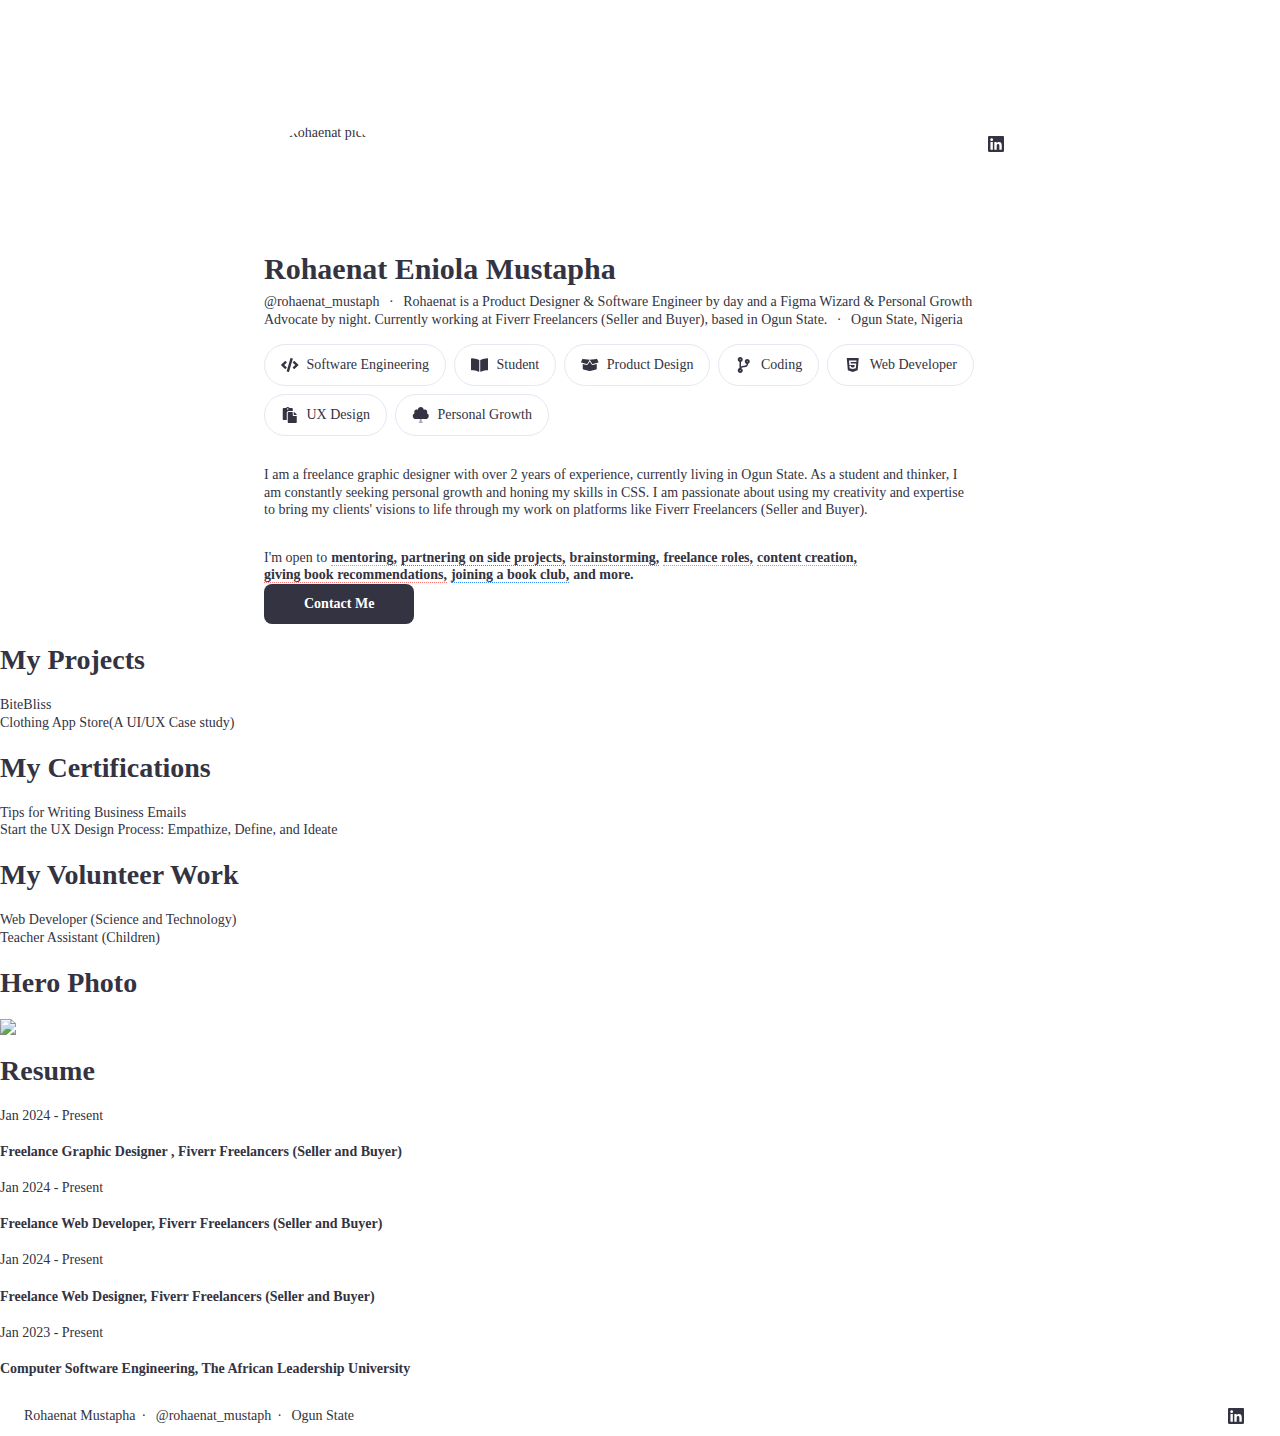
==== commit f7c5c8d4: "contact me button" ====
--- a/index.html
+++ b/index.html
@@ -13,7 +13,10 @@
         <link href="https://fonts.gstatic.com" rel="preconnect" crossorigin="anonymous">
         <link rel="stylesheet" href="https://fonts.googleapis.com/css?family=Montserrat:100,100italic,200,200italic,300,300italic,400,400italic,500,500italic,600,600italic,700,700italic,800,800italic,900,900italic%7CEB+Garamond:regular%7CSource+Sans+Pro:200,300,regular,600,700,900" media="all">
         <style>
-            
+            .btn:hover {
+        background-color: #49495f;
+        
+    }
         </style>
     </head>
 
@@ -230,6 +233,155 @@
                 </div>
             </header>  
         </div>
+        <div class="identity__page-container --the-o-g-profile --constrained ">
+            <div class="pb-6">              
+                <div class="identity-generic-sections --primary-page ">
+                    <div class="identity-generic-background-wrapper identity-profile-portfolio-section identity-profile-portfolio-2897975-section  ">
+                        <div class="">              
+                            <div class="identity-generic-section" data-controller="profile-template-preview-reveal-on-scroll">
+                                <div class="d-flex align-items-center justify-content-between mb-4">
+                                    <h1 class="tw-text-template-text reveal--LTR-on-trigger reveal--color-FFF0FB">My Projects</h1>
+                                </div>
+                                <div class="no-top-border-for-first-child no-padding-bottom-for-last-child">
+                                    <turbo-frame class="no-top-border-for-first-child no-top-padding-for-first-child" id="post_feed">
+                                        <a class="py-4 tw-border-t tw-border-template-stroke d-block identity-link tw-text-template-text" data-turbo-frame="_top" href="/rohaenat_mustaph/posts/c4GpKi47">
+                                            <div class="identity-generic-section-text-content reveal--RTL-on-trigger ">
+                                                <span>BiteBliss</span>
+                                            </div>
+                                        </a>
+                                        <a class="py-4 tw-border-t tw-border-template-stroke d-block identity-link tw-text-template-text" data-turbo-frame="_top" href="/rohaenat_mustaph/posts/JhNJ2VJS">
+                                            <div class="identity-generic-section-text-content reveal--LTR-on-trigger ">
+                                                <span>Clothing App Store(A UI/UX Case study)</span>
+                                            </div>
+                                        </a>
+                                    </turbo-frame>
+                                </div>
+                            </div>         
+                        </div>
+                    </div>         
+                    <div class="identity-generic-background-wrapper identity-profile-portfolio-section identity-profile-portfolio-2897976-section  ">
+                        <div class="">              
+                            <div class="identity-generic-section" data-controller="profile-template-preview-reveal-on-scroll">
+                                <div class="d-flex align-items-center justify-content-between mb-4">
+                                    <h1 class="tw-text-template-text reveal--RTL-on-trigger reveal--color-FFEDED">My Certifications</h1>
+                                </div>
+                                <div class="no-top-border-for-first-child no-padding-bottom-for-last-child">
+                                    <turbo-frame class="no-top-border-for-first-child no-top-padding-for-first-child" id="post_feed">
+                                        <a class="py-4 tw-border-t tw-border-template-stroke d-block identity-link tw-text-template-text" data-turbo-frame="_top" href="/rohaenat_mustaph/posts/Mfu-TKHf">
+                                            <div class="identity-generic-section-text-content reveal--LTR-on-trigger ">
+                                                <span>Tips for Writing Business Emails</span>
+                                            </div>
+                                        </a>
+                                        <a class="py-4 tw-border-t tw-border-template-stroke d-block identity-link tw-text-template-text" data-turbo-frame="_top" href="/rohaenat_mustaph/posts/THamOJ8a">
+                                            <div class="identity-generic-section-text-content reveal--RTL-on-trigger ">
+                                                <span>Start the UX Design Process: Empathize, Define, and Ideate</span>
+                                            </div>
+                                        </a>
+                                    </turbo-frame>
+                                </div>
+                            </div>          
+                        </div>
+                    </div>          
+                    <div class="identity-generic-background-wrapper identity-profile-portfolio-section identity-profile-portfolio-2897977-section  ">
+                        <div class="">              
+                            <div class="identity-generic-section" data-controller="profile-template-preview-reveal-on-scroll">
+                                <div class="d-flex align-items-center justify-content-between mb-4">
+                                    <h1 class="tw-text-template-text reveal--LTR-on-trigger reveal--color-EFF0FD">My Volunteer Work</h1>
+                                </div>
+                                <div class="no-top-border-for-first-child no-padding-bottom-for-last-child">
+                                    <turbo-frame class="no-top-border-for-first-child no-top-padding-for-first-child" id="post_feed">
+                                        <a class="py-4 tw-border-t tw-border-template-stroke d-block identity-link tw-text-template-text" data-turbo-frame="_top" href="/rohaenat_mustaph/posts/HKfxS57d">
+                                            <div class="identity-generic-section-text-content reveal--RTL-on-trigger ">
+                                                <span>Web Developer (Science and Technology)</span>
+                                            </div>
+                                        </a>
+                                        <a class="py-4 tw-border-t tw-border-template-stroke d-block identity-link tw-text-template-text" data-turbo-frame="_top" href="/rohaenat_mustaph/posts/zXQ8p87k">
+                                            <div class="identity-generic-section-text-content reveal--LTR-on-trigger ">
+                                                <span>Teacher Assistant (Children)</span>
+                                            </div>
+                                        </a>
+                                    </turbo-frame>
+                                </div>
+                            </div>          
+                        </div>
+                    </div>          
+                    <div class="identity-generic-background-wrapper identity-profile-hero-image-section identity-profile-hero-image-2897984-section  ">
+                        <div class="">              
+                            <div class="identity-generic-section" data-controller="profile-template-preview-reveal-on-scroll">
+                                <h1 class="mb-4 tw-text-template-text width-fit-content identity-generic-section-title reveal--RTL-on-trigger reveal--color-FFF1F1">Hero Photo</h1>
+                                    <div id="hero-image-component" class="width-fit-content reveal--TTB-on-trigger reveal--color-FFF1F1">
+                                        <img class="mw-100 max-h-36 identity__header-hero-image" srcset="https://polywork-production.imgix.net/lihr4tgk14e6k0lzz2lh49mco5ju?ixlib=rails-4.3.1&amp;w=100%25&amp;h=100%25&amp;dpr=1&amp;q=75 1x,
+                                        https://polywork-production.imgix.net/lihr4tgk14e6k0lzz2lh49mco5ju?ixlib=rails-4.3.1&amp;w=100%25&amp;h=100%25&amp;dpr=2&amp;q=50 2x,
+                                        https://polywork-production.imgix.net/lihr4tgk14e6k0lzz2lh49mco5ju?ixlib=rails-4.3.1&amp;w=100%25&amp;h=100%25&amp;dpr=3&amp;q=35 3x,
+                                        https://polywork-production.imgix.net/lihr4tgk14e6k0lzz2lh49mco5ju?ixlib=rails-4.3.1&amp;w=100%25&amp;h=100%25&amp;dpr=4&amp;q=23 4x,
+                                        https://polywork-production.imgix.net/lihr4tgk14e6k0lzz2lh49mco5ju?ixlib=rails-4.3.1&amp;w=100%25&amp;h=100%25&amp;dpr=5&amp;q=20 5x" sizes="100vw" src="https://polywork-production.imgix.net/lihr4tgk14e6k0lzz2lh49mco5ju?ixlib=rails-4.3.1&amp;w=100%25&amp;h=100%25">
+                                    </div>          
+                                </div>          
+                            </div>
+                        </div>                          
+                        <div class="identity-generic-background-wrapper identity-profile-positions-section identity-profile-positions-2897986-section  ">
+                            <div class="">             
+                                <div class="identity-generic-section" data-controller="profile-template-preview-reveal-on-scroll">
+                                    <div class="d-flex align-items-center justify-content-between">
+                                        <h1 class="tw-text-template-text width-fit-content identity-generic-section-title reveal--LTR-on-trigger reveal--color-FFF5E5">Resume</h1>
+                                    </div>
+                                    <div class="no-top-border-for-first-child no-padding-bottom-for-last-child">
+                                        <article class="py-4 tw-border-t tw-border-template-stroke">
+                                            <div class="identity-generic-section-text-content reveal--RTL-on-trigger reveal--color-FFF5E5">
+                                                <div class="tw-text-template-text mb-2">Jan 2024 - Present</div>
+                                                    <h4 class="tw-text-template-text">Freelance Graphic Designer , Fiverr Freelancers (Seller and Buyer)</h4>
+                                            </div>
+                                        </article>
+                                        <article class="py-4 tw-border-t tw-border-template-stroke">
+                                            <div class="identity-generic-section-text-content reveal--LTR-on-trigger reveal--color-FFF5E5">
+                                                <div class="tw-text-template-text mb-2">Jan 2024 - Present</div>
+                                                    <h4 class="tw-text-template-text">Freelance Web Developer, Fiverr Freelancers (Seller and Buyer)</h4>
+                                                </div>
+                                        </article>
+                                        <article class="py-4 tw-border-t tw-border-template-stroke">
+                                            <div class="identity-generic-section-text-content reveal--RTL-on-trigger reveal--color-FFF5E5">
+                                                <div class="tw-text-template-text mb-2">Jan 2024 - Present</div>
+                                                    <h4 class="tw-text-template-text">Freelance Web Designer, Fiverr Freelancers (Seller and Buyer)</h4>
+                                                </div>
+                                        </article>
+                                        <article class="py-4 tw-border-t tw-border-template-stroke">
+                                            <div class="identity-generic-section-text-content reveal--LTR-on-trigger reveal--color-FFF5E5">
+                                                <div class="tw-text-template-text mb-2">Jan 2023 - Present</div>
+                                                    <h4 class="tw-text-template-text">Computer Software Engineering, The African Leadership University</h4>
+                                            </div>
+                                        </article>
+          
+                                    </div>
+                                </div>          
+                            </div>
+                        </div>                
+                    </div>          
+                </div>
+    <footer class="mw-800px w-100 position-absolute b-0 px-4 px-lg-0 horizontal-centered ">
+        <div class="d-flex flex-column flex-sm-row justify-content-between tw-border-t tw-border-template-stroke py-3 align-items-center">
+            <div class="identity-footer-section-wrapper identity-profile-details-section identity-profile-details-2897982-section  ">
+                <div class="">              
+                  <ul class="list-inline subtitle-2 mb-0 mx-auto mx-sm-0">
+                    <li class="list-inline-item d-inline caption-2 tw-text-template-text">Rohaenat Mustapha</li>
+                    <li class="list-inline-item d-inline caption-2 tw-text-template-text">@rohaenat_mustaph</li>
+                    <li class="list-inline-item d-inline caption-2 tw-text-template-text">Ogun State</li>
+                  </ul>         
+                </div>
+            </div>         
+            <div class="identity-footer-section-wrapper identity-profile-social-links-section identity-profile-social-links-2897989-section  ">
+                <div class="">
+                    <div class="d-flex flex-wrap justify-content-center justify-content-sm-end caption-2">   
+                        <a class="icon-button hover:tw-bg-template-stroke-opacity-30" id="social-link-101307" alt="linkedin.com" target="_blank" data-toggle="tooltip" data-placement="top" data-title="linkedin.com" rel="nofollow" href="https://www.linkedin.com/in/rohaenat-mustapha-897020269/" data-original-title="" title="">
+                            <svg xmlns="http://www.w3.org/2000/svg" width="24px" height="24px" viewBox="0 0 24 24" fill="none" class="tw-text-template-secondary">
+                                <path d="M18.8571 4H5.13929C4.51071 4 4 4.51786 4 5.15357V18.8464C4 19.4821 4.51071 20 5.13929 20H18.8571C19.4857 20 20 19.4821 20 18.8464V5.15357C20 4.51786 19.4857 4 18.8571 4ZM8.83571 17.7143H6.46429V10.0786H8.83928V17.7143H8.83571ZM7.65 9.03571C6.88929 9.03571 6.275 8.41786 6.275 7.66071C6.275 6.90357 6.88929 6.28571 7.65 6.28571C8.40714 6.28571 9.025 6.90357 9.025 7.66071C9.025 8.42143 8.41071 9.03571 7.65 9.03571ZM17.725 17.7143H15.3536V14C15.3536 13.1143 15.3357 11.975 14.1214 11.975C12.8857 11.975 12.6964 12.9393 12.6964 13.9357V17.7143H10.325V10.0786H12.6V11.1214H12.6321C12.95 10.5214 13.725 9.88929 14.8786 9.88929C17.2786 9.88929 17.725 11.4714 17.725 13.5286V17.7143Z" fill="currentColor"></path>
+                            </svg>         
+                        </a> 
+                    </div>
+                </div>
+            </div>
+        </div>
+    </footer>         
+    </div>
         
         <script src="./scripts/scripts.js"></script>
     </body>
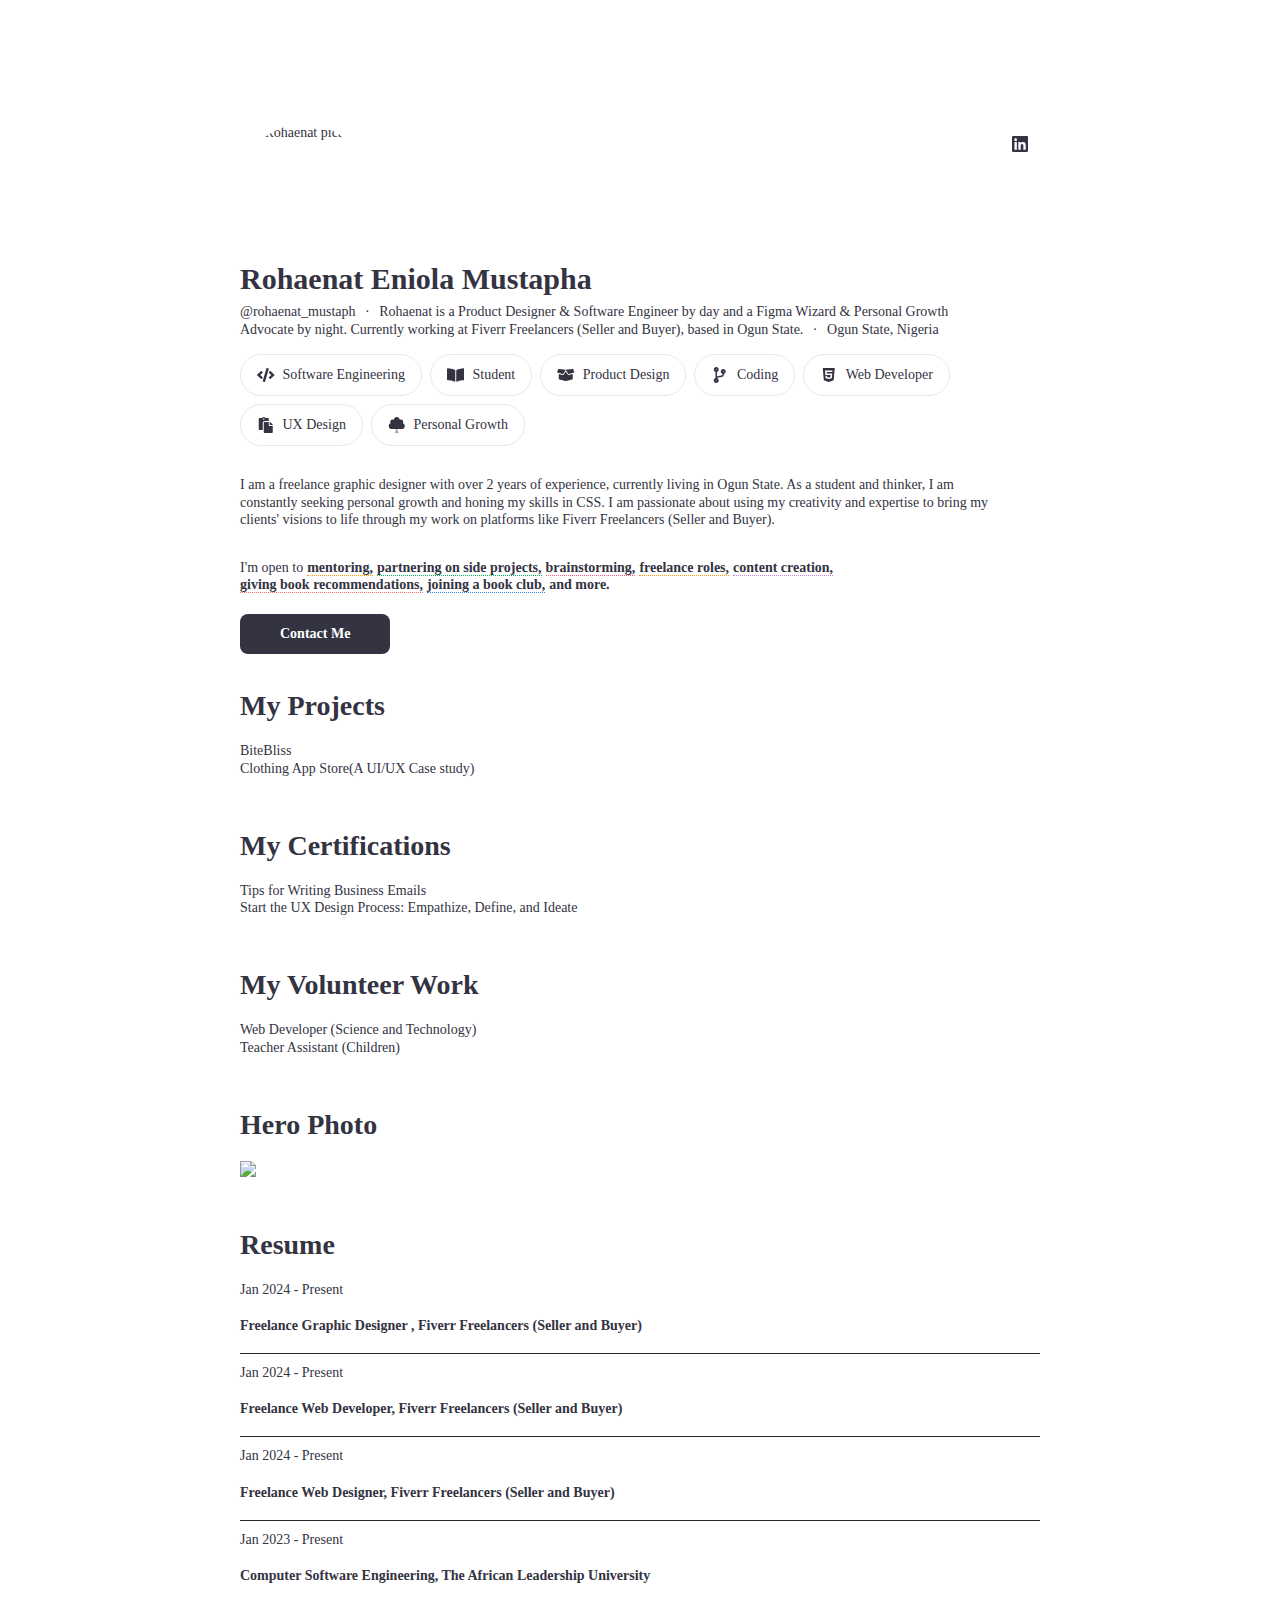
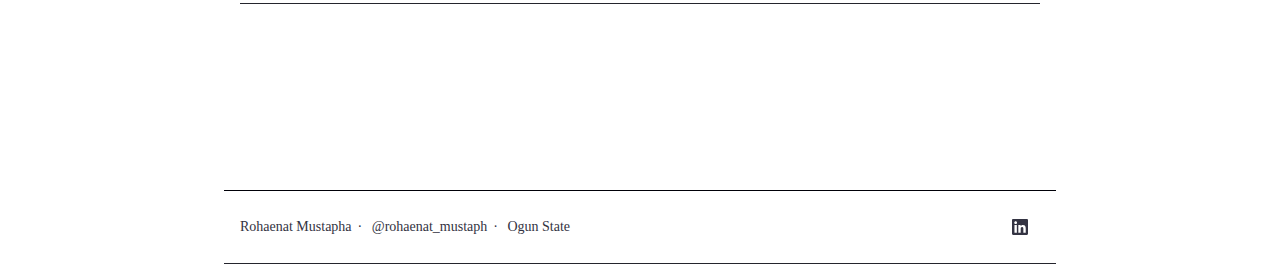
==== commit 35881fc7: "contact page" ====
--- a/index.html
+++ b/index.html
@@ -15,7 +15,7 @@
         <style>
             .btn:hover {
         background-color: #49495f;
-        
+        transition: color 0.15s ease-in-out, background-color 0.15s ease-in-out, border-color 0.15s ease-in-out, box-shadow 0.15s ease-in-out;
     }
         </style>
     </head>
@@ -214,7 +214,7 @@
                                 </div>
                             </div>
                         </div>
-                        <a data-turbo-frame="_top" class="btn btn-pill btn-lead border-none btn-lg px-6 tw-bg-template-lead tw-text-template-background hover:tw-bg-template-lead-dark text-nowrap height-fit-content reveal--LTR-on-trigger reveal--color-FFF1F1 tw-absolute lg:tw-relative tw-right-0 z-index-1000" href="/rohaenat_mustaph/contact">
+                        <a data-turbo-frame="_top" class="btn btn-pill btn-lead border-none btn-lg px-6 tw-bg-template-lead tw-text-template-background hover:tw-bg-template-lead-dark text-nowrap height-fit-content reveal--LTR-on-trigger reveal--color-FFF1F1 tw-absolute lg:tw-relative tw-right-0 z-index-1000" href="./rohaenat_mustaph/contact.html">
                             Contact Me
                         </a>
                     </div>
--- a/styles/styles.css
+++ b/styles/styles.css
@@ -280,6 +280,10 @@
     padding-right: 1.5rem !important;
 }
 
+#profile-name {
+    margin-top: 10px;
+}
+
 .w-100{
     width: 100%;
 }
@@ -672,7 +676,10 @@
     font-size: 0.875rem;
     line-height: 20px;
     border-radius: 0.5rem;
-    transition: color 0.15s ease-in-out, background-color 0.15s ease-in-out, border-color 0.15s ease-in-out, box-shadow 0.15s ease-in-out;
+}
+
+.btn {
+    margin-bottom: 40px;
 }
 
 .text-nowrap {
@@ -742,4 +749,159 @@
 svg {
     overflow: hidden;
     vertical-align: middle;
+}
+
+.btn {
+    margin-top: 20px;
+}
+
+mw-800px, .identity-generic-section {
+    max-width: 800px;
+}
+.position-relative, .college-landing-page__infinite-scroll-container, .identity__page-header, .identity__page-metadata-header, .identity__page-container, .identity-generic-section {
+    position: relative !important;
+}
+.ml-auto, .mx-auto, .inspiration--carousel-card-social-card, .identity-generic-section, .identity__profile-container, .identity__sidebar-editor-inner-container, .identity__generic-components-double-column-layout--masonry-component, .identity__template-profile-placeholder-container, .identity__page-container.--constrained {
+    margin-left: auto !important;
+}
+
+mb-4, .college-landing-page__title-text, .my-4 {
+    margin-bottom: 1.5rem !important;
+}
+.align-items-center, .college-landing-page__section-contents, .college-landing-page__section-container--column, .college-landing-page__faq-content, .college-landing-page__how-it-works-card, .college-landing-page__how-it-works-cards, .college-landing-page__hero-text-container, .college-landing-page__hero-contents, .college-landing-page__hero-container, .college-landing-page__faq-question, .college-landing-page__app-download-button {
+    align-items: center !important;
+}
+.justify-content-between, .college-landing-page__how-it-works-card-3, .college-landing-page__how-it-works-card--bottom-overflow, .college-landing-page__faq-question {
+    justify-content: space-between !important;
+}
+
+.pb-0, .no-padding-bottom-for-last-child>:last-child, .py-0 {
+    padding-bottom: 0 !important;
+}
+.border-top-0, .no-top-border-for-first-child>:first-child {
+    border-top: 0 !important;
+}
+.pb-0, .no-padding-bottom-for-last-child>:last-child, .py-0 {
+    padding-bottom: 0 !important;
+}
+
+.no-top-padding-for-first-child>:first-child {
+    padding-top: 0 !important;
+}
+
+.identity-generic-section-text-content {
+    max-width: 580px;
+}
+
+.border-top-0, .no-top-border-for-first-child>:first-child {
+    border-top: 0 !important;
+}
+
+mw-832px, .identity__page-container.--constrained {
+    max-width: 832px;
+}
+.identity__page-container.--the-o-g-profile {
+    padding-top: 0 !important;
+    top: -40px;
+}
+.ml-auto, .mx-auto, .inspiration--carousel-card-social-card, .identity-generic-section, .identity__profile-container, .identity__sidebar-editor-inner-container, .identity__generic-components-double-column-layout--masonry-component, .identity__template-profile-placeholder-container, .identity__page-container.--constrained {
+    margin-left: auto !important;
+}
+
+.identity__page-container.--constrained {
+    margin-right: auto !important;
+}
+.ml-auto, .mx-auto, .inspiration--carousel-card-social-card, .identity-generic-section, .identity__profile-container, .identity__sidebar-editor-inner-container, .identity__generic-components-double-column-layout--masonry-component, .identity__template-profile-placeholder-container, .identity__page-container.--constrained {
+    margin-left: auto !important;
+}
+
+.identity__page-container.--the-o-g-profile {
+    padding-top: 0 !important;
+    top: -40px;
+}
+
+.identity__page-container, .identity-generic-section {
+    position: relative !important;
+}
+@media (min-width: 1024px) {
+    .pl-lg-0, .px-lg-0, .identity__page-container {
+        padding-left: 0 !important;
+    }
+
+        @media (min-width: 1024px) {
+        .pr-lg-0, .px-lg-0, .identity__page-container {
+            padding-right: 0 !important;
+        }
+    }
+}
+
+@media (min-width: 768px) {
+    .pt-md-5, .identity__page-container, .py-md-5 {
+        padding-top: 2rem !important;
+    }
+        @media (min-width: 576px) {
+        .pb-sm-8\.5, .identity__page-container, .py-sm-8\.5 {
+            padding-bottom: 5rem !important;
+        }
+    }
+}
+
+.pb-6, .identity__page-container, .py-6, .identity__template-profile-placeholder-container {
+    padding-bottom: 2.5rem !important;
+}
+
+.identity-generic-sections {
+    padding-left: 24px;
+    padding-right: 24px;
+}
+@media (min-width: 768px) {
+.pl-md-0, .px-md-0, .college-landing-page__hero-text-container, .identity-generic-sections {
+    padding-left: 0 !important;
+}
+}
+@media (min-width: 768px) {
+.pr-md-0, .px-md-0, .college-landing-page__hero-text-container, .identity-generic-sections {
+    padding-right: 0 !important;
+}
+}
+.pb-9, .identity-generic-sections, .py-9 {
+    padding-bottom: 7.5rem !important;
+}
+@media (min-width: 768px) {
+.pl-md-0, .px-md-0, .college-landing-page__hero-text-container, .identity-generic-sections {
+    padding-left: 0 !important;
+}
+}
+
+.identity-generic-background-wrapper, .identity-navbar-section-wrapper, .identity-header-section-wrapper, .identity-footer-section-wrapper {
+    padding: 16px 16px !important;
+    position: relative;
+}
+
+.identity-generic-section {
+    max-width: 800px;
+}
+.position-relative, .college-landing-page__infinite-scroll-container, .identity__page-header, .identity__page-metadata-header, .identity__page-container, .identity-generic-section {
+    position: relative !important;
+}
+.ml-auto, .mx-auto, .inspiration--carousel-card-social-card, .identity-generic-section, .identity__profile-container, .identity__sidebar-editor-inner-container, .identity__generic-components-double-column-layout--masonry-component, .identity__template-profile-placeholder-container, .identity__page-container.--constrained {
+    margin-left: auto !important;
+}
+
+.identity-generic-background-wrapper, .identity-navbar-section-wrapper, .identity-header-section-wrapper, .identity-footer-section-wrapper {
+    padding: 16px 16px !important;
+    position: relative;
+}
+
+article {
+    border-bottom: #000008 solid 1px ;
+    margin-bottom: 10px;
+}
+
+.horizontal-centered {
+    border-top: #000008 0.5px solid;
+}
+
+.tw-border-t {
+    border-bottom: #24252d 0.5px solid;
 }